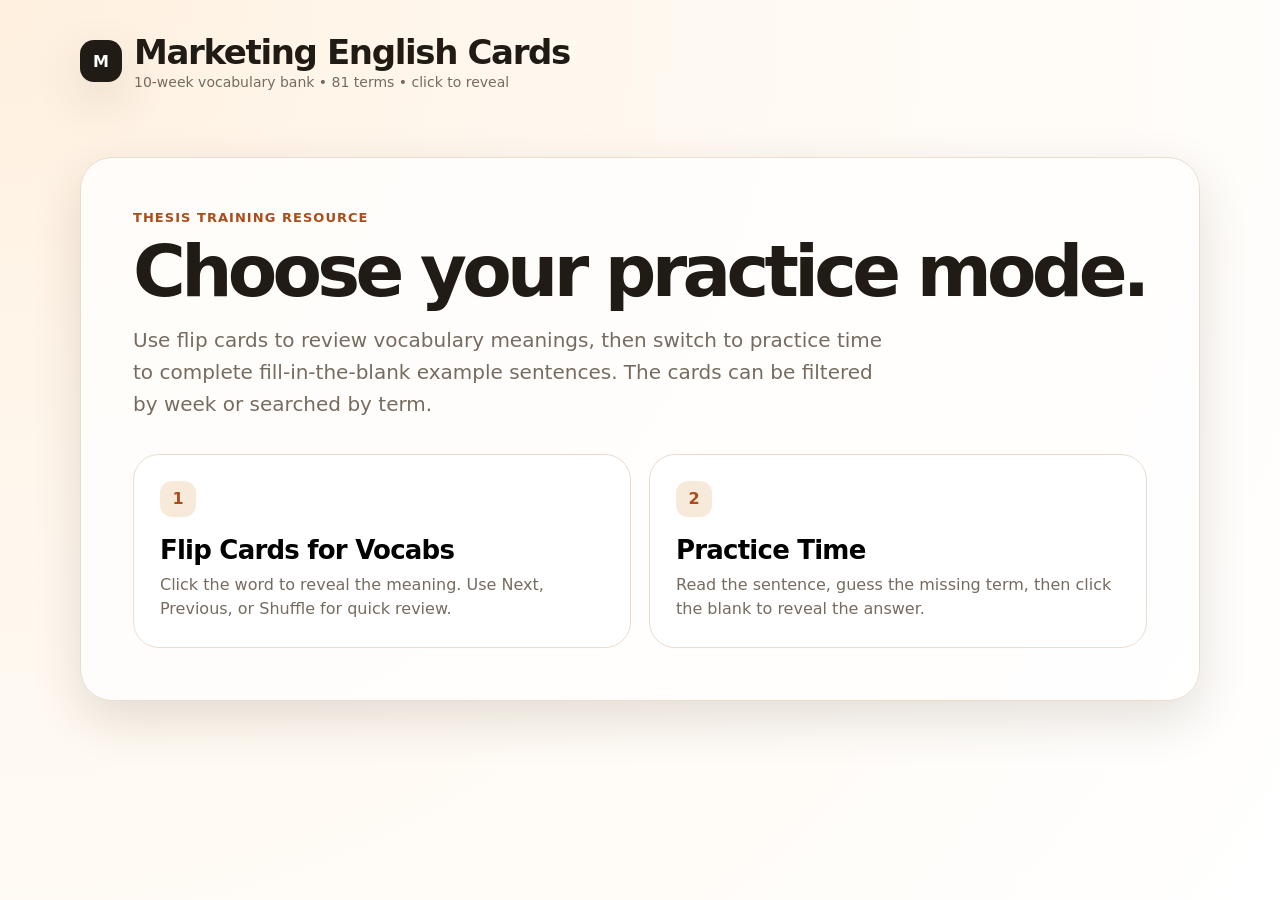
==== index.html @ c6727467 "Add files via upload" ====
<!DOCTYPE html>
<html lang="en">
<head>
  <meta charset="UTF-8" />
  <meta name="viewport" content="width=device-width, initial-scale=1.0" />
  <title>Marketing English Flip Cards</title>
  <style>
    :root {
      --bg: #fff8ef;
      --card: #ffffff;
      --ink: #211b16;
      --muted: #776b5f;
      --line: #eadccf;
      --accent: #d96c2c;
      --accent-dark: #aa4d1c;
      --soft: #f8eadb;
      --success: #2e7356;
      --shadow: 0 18px 50px rgba(63, 39, 20, 0.14);
      --radius: 24px;
    }
    * { box-sizing: border-box; }
    body {
      margin: 0;
      font-family: Inter, ui-sans-serif, system-ui, -apple-system, BlinkMacSystemFont, "Segoe UI", sans-serif;
      background: radial-gradient(circle at top left, #fff0df 0, var(--bg) 36%, #ffffff 100%);
      color: var(--ink);
      min-height: 100vh;
    }
    button, select, input { font: inherit; }
    .app { width: min(1120px, calc(100% - 32px)); margin: 0 auto; padding: 32px 0 48px; }
    .topbar { display: flex; align-items: center; justify-content: space-between; gap: 16px; margin-bottom: 24px; }
    .brand { display: flex; gap: 12px; align-items: center; }
    .logo { width: 42px; height: 42px; border-radius: 14px; background: var(--ink); color: #fff; display: grid; place-items: center; font-weight: 800; box-shadow: var(--shadow); }
    .brand h1 { margin: 0; font-size: clamp(22px, 4vw, 34px); letter-spacing: -0.04em; }
    .brand p { margin: 2px 0 0; color: var(--muted); font-size: 14px; }
    .home-btn { border: 1px solid var(--line); background: #fff; border-radius: 999px; padding: 10px 14px; cursor: pointer; color: var(--ink); display: none; }
    .home-btn:hover { border-color: var(--accent); color: var(--accent-dark); }
    .screen { display: none; }
    .screen.active { display: block; }
    .hero {
      min-height: 70vh;
      display: grid;
      align-items: center;
      grid-template-columns: 1fr;
      gap: 28px;
    }
    .hero-card { background: rgba(255,255,255,.78); border: 1px solid var(--line); border-radius: 32px; padding: clamp(24px, 5vw, 52px); box-shadow: var(--shadow); }
    .eyebrow { color: var(--accent-dark); font-weight: 800; text-transform: uppercase; letter-spacing: .08em; font-size: 13px; margin-bottom: 12px; }
    .hero h2 { margin: 0; font-size: clamp(36px, 7vw, 72px); line-height: .95; letter-spacing: -0.065em; }
    .hero .subtitle { color: var(--muted); font-size: clamp(16px, 2vw, 20px); max-width: 760px; line-height: 1.6; margin: 18px 0 0; }
    .option-grid { display: grid; grid-template-columns: repeat(2, minmax(0, 1fr)); gap: 18px; margin-top: 34px; }
    .option { text-align: left; border: 1px solid var(--line); background: #fff; border-radius: 26px; padding: 26px; cursor: pointer; transition: transform .18s ease, box-shadow .18s ease, border-color .18s ease; min-height: 170px; }
    .option:hover { transform: translateY(-4px); border-color: var(--accent); box-shadow: var(--shadow); }
    .option .num { width: 36px; height: 36px; border-radius: 12px; background: var(--soft); color: var(--accent-dark); display: grid; place-items: center; font-weight: 900; margin-bottom: 18px; }
    .option h3 { margin: 0 0 8px; font-size: 26px; letter-spacing: -0.03em; }
    .option p { margin: 0; color: var(--muted); line-height: 1.5; }
    .toolbar { display: flex; flex-wrap: wrap; gap: 12px; align-items: center; justify-content: space-between; margin: 18px 0 22px; }
    .filters { display: flex; flex-wrap: wrap; gap: 10px; align-items: center; }
    .filters select, .filters input { border: 1px solid var(--line); background: #fff; color: var(--ink); padding: 11px 14px; border-radius: 14px; outline: none; }
    .filters input { min-width: 240px; }
    .pill { display: inline-flex; align-items: center; gap: 8px; border: 1px solid var(--line); background: #fff; color: var(--muted); border-radius: 999px; padding: 10px 14px; font-size: 14px; }
    .study-wrap { display: grid; gap: 22px; }
    .card-panel { background: rgba(255,255,255,.84); border: 1px solid var(--line); border-radius: 32px; padding: clamp(20px, 5vw, 44px); box-shadow: var(--shadow); min-height: 440px; display: grid; align-items: center; }
    .flash-card { border: 0; width: 100%; background: transparent; padding: 0; cursor: pointer; text-align: center; color: inherit; min-height: 300px; display: grid; place-items: center; }
    .week-tag { display: inline-flex; align-items: center; justify-content: center; background: var(--soft); color: var(--accent-dark); border-radius: 999px; padding: 8px 14px; font-size: 13px; font-weight: 800; margin-bottom: 18px; }
    .term { font-size: clamp(38px, 8vw, 78px); line-height: 1; letter-spacing: -0.07em; font-weight: 900; margin: 0 auto; max-width: 920px; }
    .definition { font-size: clamp(22px, 3.8vw, 38px); line-height: 1.22; letter-spacing: -0.035em; font-weight: 750; margin: 0 auto; max-width: 900px; }
    .flipped-term { font-size: clamp(34px, 6vw, 60px); line-height: 1.02; letter-spacing: -0.06em; font-weight: 900; margin: 0 auto 8px; max-width: 920px; }
    .vi-term { font-size: clamp(20px, 3vw, 30px); line-height: 1.2; font-weight: 800; color: var(--accent-dark); margin: 0 auto 24px; max-width: 900px; }
    .hint { color: var(--muted); font-size: 15px; margin-top: 22px; }
    .example-small { margin: 22px auto 0; max-width: 800px; color: var(--muted); line-height: 1.55; font-size: 16px; }
    .controls { display: flex; flex-wrap: wrap; align-items: center; justify-content: center; gap: 10px; }
    .btn { border: none; background: var(--ink); color: #fff; border-radius: 999px; padding: 12px 18px; cursor: pointer; font-weight: 700; }
    .btn.secondary { background: #fff; color: var(--ink); border: 1px solid var(--line); }
    .btn:hover { filter: brightness(.96); }
    .progress { width: 100%; height: 10px; border-radius: 999px; background: #f0e4d8; overflow: hidden; }
    .bar { height: 100%; width: 0%; background: var(--accent); transition: width .25s ease; }
    .practice-card { text-align: center; }
    .sentence { font-size: clamp(28px, 5vw, 52px); line-height: 1.2; letter-spacing: -0.045em; font-weight: 800; max-width: 980px; margin: 0 auto; }
    .blank { display: inline-block; min-width: 180px; padding: 4px 12px 2px; margin: 0 4px; border-bottom: 5px solid var(--accent); color: transparent; border-radius: 10px 10px 0 0; background: var(--soft); cursor: pointer; user-select: none; transition: color .18s ease, background .18s ease; }
    .blank.revealed { color: var(--success); background: #eef8f1; border-bottom-color: var(--success); }
    .practice-definition { margin: 28px auto 0; max-width: 880px; color: var(--muted); font-size: 18px; line-height: 1.55; display: none; }
    .practice-definition.visible { display: block; }
    .empty { text-align: center; padding: 80px 20px; color: var(--muted); }
    .kbd { font-family: ui-monospace, SFMono-Regular, Menlo, Consolas, monospace; font-size: 12px; border: 1px solid var(--line); background: #fff; padding: 2px 6px; border-radius: 6px; color: var(--muted); }
    @media (max-width: 760px) {
      .topbar { align-items: flex-start; }
      .option-grid { grid-template-columns: 1fr; }
      .filters { width: 100%; }
      .filters input, .filters select { width: 100%; min-width: unset; }
      .card-panel { min-height: 520px; }
      .blank { min-width: 120px; }
    }
  </style>
</head>
<body>
  <div class="app">
    <div class="topbar">
      <div class="brand">
        <div class="logo">M</div>
        <div>
          <h1>Marketing English Cards</h1>
          <p>10-week vocabulary bank • 81 terms • click to reveal</p>
        </div>
      </div>
      <button class="home-btn" id="homeBtn">Back home</button>
    </div>

    <section id="home" class="screen active">
      <div class="hero">
        <div class="hero-card">
          <div class="eyebrow">Thesis Training Resource</div>
          <h2>Choose your practice mode.</h2>
          <p class="subtitle">Use flip cards to review vocabulary meanings, then switch to practice time to complete fill-in-the-blank example sentences. The cards can be filtered by week or searched by term.</p>
          <div class="option-grid">
            <button class="option" data-open="vocab">
              <div class="num">1</div>
              <h3>Flip Cards for Vocabs</h3>
              <p>Click the word to reveal the meaning. Use Next, Previous, or Shuffle for quick review.</p>
            </button>
            <button class="option" data-open="practice">
              <div class="num">2</div>
              <h3>Practice Time</h3>
              <p>Read the sentence, guess the missing term, then click the blank to reveal the answer.</p>
            </button>
          </div>
        </div>
      </div>
    </section>

    <section id="vocab" class="screen">
      <div class="toolbar">
        <div class="filters">
          <select id="vocabWeek"></select>
          <input id="vocabSearch" type="search" placeholder="Search terms or definitions..." />
        </div>
        <span class="pill" id="vocabCount"></span>
      </div>
      <div class="study-wrap">
        <div class="progress"><div class="bar" id="vocabBar"></div></div>
        <div class="card-panel" id="vocabPanel">
          <button class="flash-card" id="flashCard" title="Click to reveal meaning"></button>
        </div>
        <div class="controls">
          <button class="btn secondary" id="vocabPrev">Previous</button>
          <button class="btn" id="vocabFlip">Reveal</button>
          <button class="btn secondary" id="vocabNext">Next</button>
          <button class="btn secondary" id="vocabShuffle">Shuffle</button>
        </div>
      </div>
    </section>

    <section id="practice" class="screen">
      <div class="toolbar">
        <div class="filters">
          <select id="practiceWeek"></select>
          <input id="practiceSearch" type="search" placeholder="Search practice sentences..." />
        </div>
        <span class="pill" id="practiceCount"></span>
      </div>
      <div class="study-wrap">
        <div class="progress"><div class="bar" id="practiceBar"></div></div>
        <div class="card-panel practice-card" id="practicePanel"></div>
        <div class="controls">
          <button class="btn secondary" id="practicePrev">Previous</button>
          <button class="btn" id="practiceReveal">Reveal Answer</button>
          <button class="btn secondary" id="practiceNext">Next</button>
          <button class="btn secondary" id="practiceShuffle">Shuffle</button>
        </div>
      </div>
    </section>
  </div>

  <script>
    const DATA = [{"week": 1, "topic": "Marketing Foundations", "term": "Marketing", "definition": "The process by which companies engage customers, build strong customer relationships, and create customer value in order to capture value from customers in return.", "example": "Marketing is not just advertising — it starts with understanding what the customer actually needs.", "blanked": "[[BLANK]] is not just advertising — it starts with understanding what the customer actually needs.", "blank_answer": "Marketing", "matched_text": "Marketing", "vi": "Tiếp thị / Marketing"}, {"week": 1, "topic": "Marketing Foundations", "term": "Need", "definition": "A state of felt deprivation.", "example": "Her thesis starts from a real need: the company doesn't fully understand its customers yet.", "blanked": "Her thesis starts from a real [[BLANK]]: the company doesn't fully understand its customers yet.", "blank_answer": "need", "matched_text": "need", "vi": "Nhu cầu"}, {"week": 1, "topic": "Marketing Foundations", "term": "Want", "definition": "The form human needs take as they are shaped by culture and individual personality.", "example": "Everyone needs to eat, but a want is choosing a specific brand of coffee.", "blanked": "Everyone needs to eat, but a [[BLANK]] is choosing a specific brand of coffee.", "blank_answer": "want", "matched_text": "want", "vi": "Mong muốn"}, {"week": 1, "topic": "Marketing Foundations", "term": "Demand", "definition": "Human wants that are backed by buying power.", "example": "Many customers want the product, but only some represent real demand because they can afford it.", "blanked": "Many customers want the product, but only some represent real [[BLANK]] because they can afford it.", "blank_answer": "demand", "matched_text": "demand", "vi": "Nhu cầu có khả năng chi trả"}, {"week": 1, "topic": "Marketing Foundations", "term": "Exchange", "definition": "The act of obtaining a desired object from someone by offering something in return.", "example": "A sale is just one kind of exchange — the customer gives money, the company gives value.", "blanked": "A sale is just one kind of [[BLANK]] — the customer gives money, the company gives value.", "blank_answer": "exchange", "matched_text": "exchange", "vi": "Trao đổi"}, {"week": 1, "topic": "Marketing Foundations", "term": "Market", "definition": "The set of all actual and potential buyers of a product or service.", "example": "Before targeting anyone, you first have to define the market you're even looking at.", "blanked": "Before targeting anyone, you first have to define the [[BLANK]] you're even looking at.", "blank_answer": "market", "matched_text": "market", "vi": "Thị trường"}, {"week": 1, "topic": "Marketing Foundations", "term": "Customer value", "definition": "The customer's evaluation of the difference between all the benefits and all the costs of a market offer relative to competing offers.", "example": "If two products cost the same, the one offering more customer value usually wins.", "blanked": "If two products cost the same, the one offering more [[BLANK]] usually wins.", "blank_answer": "customer value", "matched_text": "customer value", "vi": "Giá trị khách hàng"}, {"week": 1, "topic": "Marketing Foundations", "term": "Customer satisfaction", "definition": "The extent to which a product's perceived performance matches a buyer's expectations.", "example": "Customer satisfaction drops fast when the product undersells its own marketing claims.", "blanked": "[[BLANK]] drops fast when the product undersells its own marketing claims.", "blank_answer": "Customer satisfaction", "matched_text": "Customer satisfaction", "vi": "Sự hài lòng của khách hàng"}, {"week": 1, "topic": "Marketing Foundations", "term": "Marketing mix", "definition": "The set of tactical marketing tools — product, price, place, and promotion — that the firm blends to produce the response it wants in the target market.", "example": "Chapter 3 of her thesis will need a full marketing mix, not just a list of products.", "blanked": "Chapter 3 of her thesis will need a full [[BLANK]], not just a list of products.", "blank_answer": "marketing mix", "matched_text": "marketing mix", "vi": "Marketing hỗn hợp"}, {"week": 1, "topic": "Marketing Foundations", "term": "Marketing myopia", "definition": "The mistake of paying more attention to the specific products a company offers than to the benefits and experiences produced by these products.", "example": "Focusing only on the product instead of the customer's real problem is a classic case of marketing myopia.", "blanked": "Focusing only on the product instead of the customer's real problem is a classic case of [[BLANK]].", "blank_answer": "marketing myopia", "matched_text": "marketing myopia", "vi": "Cận thị marketing"}, {"week": 1, "topic": "Marketing Foundations", "term": "Customer relationship management (CRM)", "definition": "The overall process of building and maintaining profitable customer relationships by delivering superior customer value and satisfaction.", "example": "Good CRM means the company still remembers you after the first purchase.", "blanked": "Good [[BLANK]] means the company still remembers you after the first purchase.", "blank_answer": "CRM", "matched_text": "CRM", "vi": "Quản trị quan hệ khách hàng"}, {"week": 1, "topic": "Marketing Foundations", "term": "Customer lifetime value", "definition": "The value of the entire stream of purchases a customer makes over a lifetime of patronage.", "example": "One loyal customer's lifetime value can be worth more than ten one-time buyers.", "blanked": "One loyal customer's [[BLANK]] can be worth more than ten one-time buyers.", "blank_answer": "lifetime value", "matched_text": "lifetime value", "vi": "Giá trị vòng đời khách hàng"}, {"week": 2, "topic": "Strategic Planning & Company Marketing Strategy", "term": "Mission statement", "definition": "A statement of the organization's purpose — what it wants to accomplish in the larger environment.", "example": "Every section of her Chapter 1 should connect back to the company's mission statement.", "blanked": "Every section of her Chapter 1 should connect back to the company's [[BLANK]].", "blank_answer": "mission statement", "matched_text": "mission statement", "vi": "Tuyên bố sứ mệnh"}, {"week": 2, "topic": "Strategic Planning & Company Marketing Strategy", "term": "Growth-share matrix", "definition": "A portfolio-planning method that evaluates a company's SBUs in terms of market growth rate and relative market share.", "example": "The growth-share matrix (BCG matrix) helps decide which products to invest in and which to drop.", "blanked": "The [[BLANK]] (BCG matrix) helps decide which products to invest in and which to drop.", "blank_answer": "growth-share matrix", "matched_text": "growth-share matrix", "vi": "Ma trận tăng trưởng - thị phần"}, {"week": 2, "topic": "Strategic Planning & Company Marketing Strategy", "term": "Market penetration", "definition": "Company growth by increasing sales of current products to current market segments without changing the product.", "example": "Selling more of the same product to existing customers is market penetration, not innovation.", "blanked": "Selling more of the same product to existing customers is [[BLANK]], not innovation.", "blank_answer": "market penetration", "matched_text": "market penetration", "vi": "Thâm nhập thị trường"}, {"week": 2, "topic": "Strategic Planning & Company Marketing Strategy", "term": "Diversification", "definition": "Company growth through starting up or acquiring businesses outside the company's current products and markets.", "example": "Diversification is risky because the company is entering territory it doesn't fully understand yet.", "blanked": "[[BLANK]] is risky because the company is entering territory it doesn't fully understand yet.", "blank_answer": "Diversification", "matched_text": "Diversification", "vi": "Đa dạng hóa"}, {"week": 2, "topic": "Strategic Planning & Company Marketing Strategy", "term": "Marketing strategy", "definition": "The marketing logic by which the company hopes to create customer value and achieve profitable customer relationships.", "example": "A clear marketing strategy should come before any tactics like ads or promotions.", "blanked": "A clear [[BLANK]] should come before any tactics like ads or promotions.", "blank_answer": "marketing strategy", "matched_text": "marketing strategy", "vi": "Chiến lược marketing"}, {"week": 2, "topic": "Strategic Planning & Company Marketing Strategy", "term": "Marketing implementation", "definition": "Turning marketing strategies and plans into marketing actions to accomplish strategic marketing objectives.", "example": "A great strategy on paper is worthless without solid marketing implementation.", "blanked": "A great strategy on paper is worthless without solid [[BLANK]].", "blank_answer": "marketing implementation", "matched_text": "marketing implementation", "vi": "Triển khai marketing"}, {"week": 2, "topic": "Strategic Planning & Company Marketing Strategy", "term": "Marketing return on investment (marketing ROI)", "definition": "The net return from a marketing investment divided by the costs of the marketing investment.", "example": "Her finance chapter should show the expected marketing ROI of the 12-month plan.", "blanked": "Her finance chapter should show the expected [[BLANK]] of the 12-month plan.", "blank_answer": "marketing ROI", "matched_text": "marketing ROI", "vi": "Tỷ suất hoàn vốn marketing"}, {"week": 2, "topic": "Strategic Planning & Company Marketing Strategy", "term": "SWOT analysis", "definition": "An overall evaluation of the company's strengths (S), weaknesses (W), opportunities (O), and threats (T).", "example": "A SWOT analysis is a natural starting point for her Chapter 1 internal analysis.", "blanked": "A [[BLANK]] is a natural starting point for her Chapter 1 internal analysis.", "blank_answer": "SWOT analysis", "matched_text": "SWOT analysis", "vi": "Phân tích SWOT"}, {"week": 3, "topic": "The Marketing Environment", "term": "Marketing environment", "definition": "The actors and forces outside marketing that affect marketing management's ability to build and maintain successful relationships with target customers.", "example": "Even a great strategy can fail if the marketing environment shifts suddenly.", "blanked": "Even a great strategy can fail if the [[BLANK]] shifts suddenly.", "blank_answer": "marketing environment", "matched_text": "marketing environment", "vi": "Môi trường marketing"}, {"week": 3, "topic": "The Marketing Environment", "term": "Microenvironment", "definition": "The actors close to the company that affect its ability to serve its customers — the company, suppliers, marketing intermediaries, customer markets, competitors, and publics.", "example": "Suppliers and competitors are both part of the microenvironment.", "blanked": "Suppliers and competitors are both part of the [[BLANK]].", "blank_answer": "microenvironment", "matched_text": "microenvironment", "vi": "Môi trường vi mô"}, {"week": 3, "topic": "The Marketing Environment", "term": "Macroenvironment", "definition": "The larger societal forces that affect the microenvironment — demographic, economic, natural, technological, political, and cultural forces.", "example": "A new government regulation is a macroenvironment factor outside any single company's control.", "blanked": "A new government regulation is a [[BLANK]] factor outside any single company's control.", "blank_answer": "macroenvironment", "matched_text": "macroenvironment", "vi": "Môi trường vĩ mô"}, {"week": 3, "topic": "The Marketing Environment", "term": "Economic environment", "definition": "Economic factors that affect consumer purchasing power and spending patterns.", "example": "Rising inflation is part of the economic environment, and it directly affects buying power.", "blanked": "Rising inflation is part of the [[BLANK]], and it directly affects buying power.", "blank_answer": "economic environment", "matched_text": "economic environment", "vi": "Môi trường kinh tế"}, {"week": 3, "topic": "The Marketing Environment", "term": "Demography", "definition": "The study of human populations in terms of size, density, location, age, gender, race, occupation, and other statistics.", "example": "Demography tells you who your customers are; it doesn't yet tell you what they want.", "blanked": "[[BLANK]] tells you who your customers are; it doesn't yet tell you what they want.", "blank_answer": "Demography", "matched_text": "Demography", "vi": "Nhân khẩu học"}, {"week": 3, "topic": "The Marketing Environment", "term": "Cultural environment", "definition": "Institutions and other forces that affect society's basic values, perceptions, preferences, and behaviors.", "example": "What counts as a 'gift-worthy' product depends heavily on the cultural environment.", "blanked": "What counts as a 'gift-worthy' product depends heavily on the [[BLANK]].", "blank_answer": "cultural environment", "matched_text": "cultural environment", "vi": "Môi trường văn hóa"}, {"week": 3, "topic": "The Marketing Environment", "term": "Competitive marketing intelligence", "definition": "The systematic monitoring, collection, and analysis of publicly available information about consumers, competitors, and developments in the marketing environment.", "example": "Before naming her competitors, she should gather solid competitive marketing intelligence, not just guesses.", "blanked": "Before naming her competitors, she should gather solid [[BLANK]], not just guesses.", "blank_answer": "competitive marketing intelligence", "matched_text": "competitive marketing intelligence", "vi": "Thông tin cạnh tranh marketing"}, {"week": 4, "topic": "Market Research & Consumer Insights", "term": "Marketing information system (MIS)", "definition": "People and procedures dedicated to assessing information needs, developing the needed information, and helping decision makers to use the information to generate and validate actionable customer and market insights.", "example": "A good MIS turns raw data into decisions, not just reports.", "blanked": "A good [[BLANK]] turns raw data into decisions, not just reports.", "blank_answer": "MIS", "matched_text": "MIS", "vi": "Hệ thống thông tin marketing"}, {"week": 4, "topic": "Market Research & Consumer Insights", "term": "Customer insights", "definition": "Fresh marketing information-based understandings of customers and the marketplace that become the basis for creating customer value, engagement, and relationships.", "example": "The whole point of her market research chapter is to generate real customer insights, not just numbers.", "blanked": "The whole point of her market research chapter is to generate real [[BLANK]], not just numbers.", "blank_answer": "customer insights", "matched_text": "customer insights", "vi": "Thấu hiểu khách hàng"}, {"week": 4, "topic": "Market Research & Consumer Insights", "term": "Descriptive research", "definition": "Marketing research to better describe marketing problems, situations, or markets, such as the market potential for a product or the demographics and attitudes of consumers.", "example": "Descriptive research answers 'what is happening,' not 'why.'", "blanked": "[[BLANK]] answers 'what is happening,' not 'why.'", "blank_answer": "Descriptive research", "matched_text": "Descriptive research", "vi": "Nghiên cứu mô tả"}, {"week": 4, "topic": "Market Research & Consumer Insights", "term": "Causal research", "definition": "Marketing research to test hypotheses about cause-and-effect relationships.", "example": "If she wants to prove a promotion caused higher sales, that's causal research.", "blanked": "If she wants to prove a promotion caused higher sales, that's [[BLANK]].", "blank_answer": "causal research", "matched_text": "causal research", "vi": "Nghiên cứu nhân quả"}, {"week": 4, "topic": "Market Research & Consumer Insights", "term": "Exploratory research", "definition": "Marketing research to gather preliminary information that will help define problems and suggest hypotheses.", "example": "Exploratory research usually comes first, before you know exactly what to measure.", "blanked": "[[BLANK]] usually comes first, before you know exactly what to measure.", "blank_answer": "Exploratory research", "matched_text": "Exploratory research", "vi": "Nghiên cứu khám phá"}, {"week": 4, "topic": "Market Research & Consumer Insights", "term": "Survey research", "definition": "Gathering primary data by asking people questions about their knowledge, attitudes, preferences, and buying behavior.", "example": "Survey research is probably the fastest way for her to gather primary consumer data.", "blanked": "[[BLANK]] is probably the fastest way for her to gather primary consumer data.", "blank_answer": "Survey research", "matched_text": "Survey research", "vi": "Nghiên cứu khảo sát"}, {"week": 4, "topic": "Market Research & Consumer Insights", "term": "Ethnographic research", "definition": "A form of observational research that involves sending trained observers to watch and interact with consumers in their 'natural environments.'", "example": "Watching customers shop in a real store is ethnographic research, not a survey.", "blanked": "Watching customers shop in a real store is [[BLANK]], not a survey.", "blank_answer": "ethnographic research", "matched_text": "ethnographic research", "vi": "Nghiên cứu quan sát thực địa"}, {"week": 5, "topic": "Consumer Behavior", "term": "Consumer buyer behavior", "definition": "The buying behavior of final consumers — individuals and households that buy goods and services for personal consumption.", "example": "Understanding consumer buyer behavior is the foundation of her whole Chapter 2.", "blanked": "Understanding [[BLANK]] is the foundation of her whole Chapter 2.", "blank_answer": "consumer buyer behavior", "matched_text": "consumer buyer behavior", "vi": "Hành vi mua của người tiêu dùng"}, {"week": 5, "topic": "Consumer Behavior", "term": "Need recognition", "definition": "The first stage of the buyer decision process, in which the consumer recognizes a problem or need.", "example": "Marketing can trigger need recognition even before the customer realizes they want something.", "blanked": "Marketing can trigger [[BLANK]] even before the customer realizes they want something.", "blank_answer": "need recognition", "matched_text": "need recognition", "vi": "Nhận diện nhu cầu"}, {"week": 5, "topic": "Consumer Behavior", "term": "Cognitive dissonance", "definition": "Buyer discomfort caused by postpurchase conflict.", "example": "After a big purchase, cognitive dissonance is that nagging feeling of 'did I make the right choice?'", "blanked": "After a big purchase, [[BLANK]] is that nagging feeling of 'did I make the right choice?'", "blank_answer": "cognitive dissonance", "matched_text": "cognitive dissonance", "vi": "Bất hòa nhận thức"}, {"week": 5, "topic": "Consumer Behavior", "term": "Adoption process", "definition": "The mental process through which an individual passes from first hearing about an innovation to final adoption.", "example": "Not everyone goes through the adoption process at the same speed — some are early adopters.", "blanked": "Not everyone goes through the [[BLANK]] at the same speed — some are early adopters.", "blank_answer": "adoption process", "matched_text": "adoption process", "vi": "Quá trình chấp nhận sản phẩm mới"}, {"week": 5, "topic": "Consumer Behavior", "term": "Belief", "definition": "A descriptive thought that a person holds about something.", "example": "If customers hold the belief that a brand is 'cheap-looking,' that belief is hard to change with ads alone.", "blanked": "If customers hold the [[BLANK]] that a brand is 'cheap-looking,' that belief is hard to change with ads alone.", "blank_answer": "belief", "matched_text": "belief", "vi": "Niềm tin"}, {"week": 5, "topic": "Consumer Behavior", "term": "Buyer-readiness stages", "definition": "The stages consumers normally pass through on their way to a purchase: awareness, knowledge, liking, preference, conviction, and, finally, the actual purchase.", "example": "A customer at the 'awareness' stage needs very different messaging than one at 'conviction.'", "blanked": "In the [[BLANK]], a customer at the 'awareness' stage needs very different messaging than one at 'conviction.'", "blank_answer": "Buyer-readiness stages", "matched_text": "Buyer-readiness stages", "vi": "Các giai đoạn sẵn sàng mua"}, {"week": 6, "topic": "Segmentation, Targeting & Positioning (STP)", "term": "Market segmentation", "definition": "Dividing a market into distinct groups of buyers who have different needs, characteristics, or behaviors and who might require separate marketing strategies or mixes.", "example": "Without market segmentation, you end up trying to please everyone and satisfying no one.", "blanked": "Without [[BLANK]], you end up trying to please everyone and satisfying no one.", "blank_answer": "market segmentation", "matched_text": "market segmentation", "vi": "Phân khúc thị trường"}, {"week": 6, "topic": "Segmentation, Targeting & Positioning (STP)", "term": "Demographic segmentation", "definition": "Dividing the market into segments based on variables such as age, life-cycle stage, gender, income, occupation, education, religion, ethnicity, and generation.", "example": "Demographic segmentation is the easiest to measure, but it doesn't explain why people buy.", "blanked": "[[BLANK]] is the easiest to measure, but it doesn't explain why people buy.", "blank_answer": "Demographic segmentation", "matched_text": "Demographic segmentation", "vi": "Phân khúc theo nhân khẩu học"}, {"week": 6, "topic": "Segmentation, Targeting & Positioning (STP)", "term": "Psychographic segmentation", "definition": "Dividing a market into different segments based on lifestyle or personality characteristics.", "example": "Two customers with the same income can land in different segments once you add psychographic segmentation.", "blanked": "Two customers with the same income can land in different segments once you add [[BLANK]].", "blank_answer": "psychographic segmentation", "matched_text": "psychographic segmentation", "vi": "Phân khúc theo tâm lý học"}, {"week": 6, "topic": "Segmentation, Targeting & Positioning (STP)", "term": "Behavioral segmentation", "definition": "Dividing a market into segments based on consumer knowledge, attitudes, uses of a product, or responses to a product.", "example": "Behavioral segmentation looks at what people actually do, not just who they are.", "blanked": "[[BLANK]] looks at what people actually do, not just who they are.", "blank_answer": "Behavioral segmentation", "matched_text": "Behavioral segmentation", "vi": "Phân khúc theo hành vi"}, {"week": 6, "topic": "Segmentation, Targeting & Positioning (STP)", "term": "Target market", "definition": "A set of buyers who share common needs or characteristics that a company decides to serve.", "example": "Choosing a target market means deliberately choosing who NOT to serve, too.", "blanked": "Choosing a [[BLANK]] means deliberately choosing who NOT to serve, too.", "blank_answer": "target market", "matched_text": "target market", "vi": "Thị trường mục tiêu"}, {"week": 6, "topic": "Segmentation, Targeting & Positioning (STP)", "term": "Differentiation", "definition": "Actually differentiating the market offering to create superior customer value.", "example": "Differentiation is what makes a customer choose you over the competitor sitting right next to you.", "blanked": "[[BLANK]] is what makes a customer choose you over the competitor sitting right next to you.", "blank_answer": "Differentiation", "matched_text": "Differentiation", "vi": "Khác biệt hóa"}, {"week": 6, "topic": "Segmentation, Targeting & Positioning (STP)", "term": "Positioning", "definition": "Arranging for a market offering to occupy a clear, distinctive, and desirable place relative to competing products in the minds of target consumers.", "example": "Good positioning means customers can finish the sentence 'this brand is the one that...' instantly.", "blanked": "Good [[BLANK]] means customers can finish the sentence 'this brand is the one that...' instantly.", "blank_answer": "positioning", "matched_text": "positioning", "vi": "Định vị"}, {"week": 6, "topic": "Segmentation, Targeting & Positioning (STP)", "term": "Positioning statement", "definition": "A statement that summarizes company or brand positioning using this form: To (target segment and need) our (brand) is (concept) that (point of difference).", "example": "Try writing your own company's positioning statement in one sentence using this template.", "blanked": "Try writing your own company's [[BLANK]] in one sentence using this template.", "blank_answer": "positioning statement", "matched_text": "positioning statement", "vi": "Tuyên bố định vị"}, {"week": 6, "topic": "Segmentation, Targeting & Positioning (STP)", "term": "Value proposition", "definition": "The full positioning of a brand — the full mix of benefits on which it is positioned.", "example": "The value proposition has to be something competitors can't easily copy.", "blanked": "The [[BLANK]] has to be something competitors can't easily copy.", "blank_answer": "value proposition", "matched_text": "value proposition", "vi": "Đề xuất giá trị"}, {"week": 7, "topic": "Product, Brand & Pricing", "term": "Product line", "definition": "A group of products that are closely related because they function in a similar manner, are sold to the same customer groups, are marketed through the same types of outlets, or fall within given price ranges.", "example": "A product line isn't just 'more products' — they have to be related.", "blanked": "A [[BLANK]] isn't just 'more products' — they have to be related.", "blank_answer": "product line", "matched_text": "product line", "vi": "Dòng sản phẩm"}, {"week": 7, "topic": "Product, Brand & Pricing", "term": "Product mix", "definition": "The set of all product lines and items that a particular seller offers for sale.", "example": "A company's whole product mix should still feel coherent to a customer, even with many lines.", "blanked": "A company's whole [[BLANK]] should still feel coherent to a customer, even with many lines.", "blank_answer": "product mix", "matched_text": "product mix", "vi": "Danh mục sản phẩm"}, {"week": 7, "topic": "Product, Brand & Pricing", "term": "Brand equity", "definition": "The differential effect that knowing the brand name has on customer response to the product or its marketing.", "example": "Two identical products can sell differently purely because of brand equity.", "blanked": "Two identical products can sell differently purely because of [[BLANK]].", "blank_answer": "brand equity", "matched_text": "brand equity", "vi": "Tài sản thương hiệu"}, {"week": 7, "topic": "Product, Brand & Pricing", "term": "Product life cycle (PLC)", "definition": "The course of a product's sales and profits over its lifetime.", "example": "Knowing where a product sits on the product life cycle changes what marketing actions make sense.", "blanked": "Knowing where a product sits on the [[BLANK]] changes what marketing actions make sense.", "blank_answer": "product life cycle", "matched_text": "product life cycle", "vi": "Vòng đời sản phẩm"}, {"week": 7, "topic": "Product, Brand & Pricing", "term": "Introduction stage", "definition": "The PLC stage in which a new product is first distributed and made available for purchase.", "example": "In the introduction stage, profits are usually low or negative because of launch costs.", "blanked": "In the [[BLANK]], profits are usually low or negative because of launch costs.", "blank_answer": "introduction stage", "matched_text": "introduction stage", "vi": "Giai đoạn giới thiệu"}, {"week": 7, "topic": "Product, Brand & Pricing", "term": "Growth stage", "definition": "The PLC stage in which a product's sales start climbing quickly.", "example": "During the growth stage, competitors often start copying the product.", "blanked": "During the [[BLANK]], competitors often start copying the product.", "blank_answer": "growth stage", "matched_text": "growth stage", "vi": "Giai đoạn tăng trưởng"}, {"week": 7, "topic": "Product, Brand & Pricing", "term": "Maturity stage", "definition": "The PLC stage in which a product's sales growth slows or levels off.", "example": "Most products you use every day are probably in the maturity stage.", "blanked": "Most products you use every day are probably in the [[BLANK]].", "blank_answer": "maturity stage", "matched_text": "maturity stage", "vi": "Giai đoạn trưởng thành"}, {"week": 7, "topic": "Product, Brand & Pricing", "term": "Decline stage", "definition": "The PLC stage in which a product's sales fade away.", "example": "Companies must decide whether to revive, harvest, or drop a product in the decline stage.", "blanked": "Companies must decide whether to revive, harvest, or drop a product in the [[BLANK]].", "blank_answer": "decline stage", "matched_text": "decline stage", "vi": "Giai đoạn suy thoái"}, {"week": 7, "topic": "Product, Brand & Pricing", "term": "Cost-based pricing", "definition": "Setting prices based on the costs of producing, distributing, and selling the product plus a fair rate of return for effort and risk.", "example": "Cost-based pricing is simple, but it ignores what customers are actually willing to pay.", "blanked": "[[BLANK]] is simple, but it ignores what customers are actually willing to pay.", "blank_answer": "Cost-based pricing", "matched_text": "Cost-based pricing", "vi": "Định giá dựa trên chi phí"}, {"week": 7, "topic": "Product, Brand & Pricing", "term": "Break-even pricing (target return pricing)", "definition": "Setting price to break even on the costs of making and marketing a product or setting price to make a target return.", "example": "Her finance chapter will likely need a break-even pricing calculation.", "blanked": "Her finance chapter will likely need a [[BLANK]] calculation.", "blank_answer": "break-even pricing", "matched_text": "break-even pricing", "vi": "Định giá hòa vốn"}, {"week": 8, "topic": "Place & Distribution", "term": "Marketing channel", "definition": "(Channel level) A layer of intermediaries that performs some work in bringing the product and its ownership closer to the final buyer.", "example": "Every extra marketing channel level usually adds cost but also adds reach.", "blanked": "Every extra [[BLANK]] level usually adds cost but also adds reach.", "blank_answer": "marketing channel", "matched_text": "marketing channel", "vi": "Kênh marketing / kênh phân phối"}, {"week": 8, "topic": "Place & Distribution", "term": "Supply chain management", "definition": "Managing upstream and downstream value-added flows of materials, final goods, and related information among suppliers, the company, resellers, and final consumers.", "example": "Good supply chain management keeps products on shelves without overstocking.", "blanked": "Good [[BLANK]] keeps products on shelves without overstocking.", "blank_answer": "supply chain management", "matched_text": "supply chain management", "vi": "Quản trị chuỗi cung ứng"}, {"week": 8, "topic": "Place & Distribution", "term": "Intensive distribution", "definition": "Stocking the product in as many outlets as possible.", "example": "Snacks and soft drinks usually use intensive distribution because they're bought on impulse.", "blanked": "Snacks and soft drinks usually use [[BLANK]] because they're bought on impulse.", "blank_answer": "intensive distribution", "matched_text": "intensive distribution", "vi": "Phân phối rộng rãi"}, {"week": 8, "topic": "Place & Distribution", "term": "Exclusive distribution", "definition": "Giving a limited number of dealers the exclusive right to distribute the company's products in their territories.", "example": "Luxury brands often choose exclusive distribution to protect their image.", "blanked": "Luxury brands often choose [[BLANK]] to protect their image.", "blank_answer": "exclusive distribution", "matched_text": "exclusive distribution", "vi": "Phân phối độc quyền"}, {"week": 8, "topic": "Place & Distribution", "term": "Disintermediation", "definition": "The cutting out of marketing channel intermediaries by product or service producers or the displacement of traditional resellers by radical new types of intermediaries.", "example": "Selling directly to customers online instead of through a retailer is a form of disintermediation.", "blanked": "Selling directly to customers online instead of through a retailer is a form of [[BLANK]].", "blank_answer": "disintermediation", "matched_text": "disintermediation", "vi": "Loại bỏ trung gian"}, {"week": 8, "topic": "Place & Distribution", "term": "Retailing", "definition": "All the activities involved in selling goods or services directly to final consumers for their personal, nonbusiness use.", "example": "Retailing covers everything from physical stores to e-commerce.", "blanked": "[[BLANK]] covers everything from physical stores to e-commerce.", "blank_answer": "Retailing", "matched_text": "Retailing", "vi": "Bán lẻ"}, {"week": 9, "topic": "Promotion & Integrated Marketing Communications", "term": "Integrated marketing communications (IMC)", "definition": "Carefully integrating and coordinating the company's many communications channels to deliver a clear, consistent, and compelling message about the organization and its products.", "example": "Without IMC, a company's ads, social media, and sales team can end up telling three different stories.", "blanked": "Without [[BLANK]], a company's ads, social media, and sales team can end up telling three different stories.", "blank_answer": "IMC", "matched_text": "IMC", "vi": "Truyền thông marketing tích hợp"}, {"week": 9, "topic": "Promotion & Integrated Marketing Communications", "term": "Promotion mix (marketing communications mix)", "definition": "The specific blend of promotion tools that the company uses to persuasively communicate customer value and build customer relationships.", "example": "Her 12-month action plan should specify which tools make up the promotion mix each month.", "blanked": "Her 12-month action plan should specify which tools make up the [[BLANK]] each month.", "blank_answer": "promotion mix", "matched_text": "promotion mix", "vi": "Phối thức xúc tiến"}, {"week": 9, "topic": "Promotion & Integrated Marketing Communications", "term": "Advertising", "definition": "Any paid form of nonpersonal presentation and promotion of ideas, goods, or services by an identified sponsor.", "example": "Advertising is paid and nonpersonal — that's what separates it from personal selling.", "blanked": "[[BLANK]] is paid and nonpersonal — that's what separates it from personal selling.", "blank_answer": "Advertising", "matched_text": "Advertising", "vi": "Quảng cáo"}, {"week": 9, "topic": "Promotion & Integrated Marketing Communications", "term": "Public relations (PR)", "definition": "Building good relations with the company's various publics by obtaining favorable publicity; building up a good corporate image; and handling or heading off unfavorable rumors, stories, and events.", "example": "Good PR is often invisible — you only notice it when it's missing during a crisis.", "blanked": "Good [[BLANK]] is often invisible — you only notice it when it's missing during a crisis.", "blank_answer": "PR", "matched_text": "PR", "vi": "Quan hệ công chúng"}, {"week": 9, "topic": "Promotion & Integrated Marketing Communications", "term": "Personal selling", "definition": "Personal presentation by the firm's sales force for the purpose of engaging customers, making sales, and building customer relationships.", "example": "Personal selling matters most for expensive or complex products that need explanation.", "blanked": "[[BLANK]] matters most for expensive or complex products that need explanation.", "blank_answer": "Personal selling", "matched_text": "Personal selling", "vi": "Bán hàng cá nhân"}, {"week": 9, "topic": "Promotion & Integrated Marketing Communications", "term": "Sales promotion", "definition": "Short-term incentives to encourage the purchase or sale of a product or service.", "example": "A limited-time discount is a classic sales promotion, not a long-term pricing strategy.", "blanked": "A limited-time discount is a classic [[BLANK]], not a long-term pricing strategy.", "blank_answer": "sales promotion", "matched_text": "sales promotion", "vi": "Khuyến mại"}, {"week": 9, "topic": "Promotion & Integrated Marketing Communications", "term": "Push strategy", "definition": "A promotion strategy that calls for using the sales force and trade promotion to push the product through channels.", "example": "A push strategy convinces retailers to stock and promote the product for you.", "blanked": "A [[BLANK]] convinces retailers to stock and promote the product for you.", "blank_answer": "push strategy", "matched_text": "push strategy", "vi": "Chiến lược đẩy"}, {"week": 9, "topic": "Promotion & Integrated Marketing Communications", "term": "Pull strategy", "definition": "A promotion strategy that calls for spending a lot on consumer advertising and promotion to induce final consumers to buy the product, creating a demand vacuum that 'pulls' the product through the channel.", "example": "A pull strategy works when customers walk into a store already asking for your brand by name.", "blanked": "A [[BLANK]] works when customers walk into a store already asking for your brand by name.", "blank_answer": "pull strategy", "matched_text": "pull strategy", "vi": "Chiến lược kéo"}, {"week": 9, "topic": "Promotion & Integrated Marketing Communications", "term": "Digital and social media marketing", "definition": "Using digital marketing tools such as websites, social media, mobile apps and ads, online video, and other digital platforms to engage consumers anywhere, at any time, via their digital devices.", "example": "For most new brands today, digital and social media marketing is the cheapest way to reach a target segment.", "blanked": "For most new brands today, [[BLANK]] is the cheapest way to reach a target segment.", "blank_answer": "digital and social media marketing", "matched_text": "digital and social media marketing", "vi": "Marketing số và mạng xã hội"}, {"week": 10, "topic": "Competitive Strategy & The Marketing Plan", "term": "Competitive advantage", "definition": "An advantage over competitors gained by offering greater customer value either by having lower prices or providing more benefits that justify higher prices.", "example": "A real competitive advantage is hard for rivals to copy quickly.", "blanked": "A real [[BLANK]] is hard for rivals to copy quickly.", "blank_answer": "competitive advantage", "matched_text": "competitive advantage", "vi": "Lợi thế cạnh tranh"}, {"week": 10, "topic": "Competitive Strategy & The Marketing Plan", "term": "Market leader", "definition": "The firm in an industry with the largest market share.", "example": "The market leader usually has the most to lose from a price war.", "blanked": "The [[BLANK]] usually has the most to lose from a price war.", "blank_answer": "market leader", "matched_text": "market leader", "vi": "Dẫn đầu thị trường"}, {"week": 10, "topic": "Competitive Strategy & The Marketing Plan", "term": "Market challenger", "definition": "A runner-up firm that is fighting hard to increase its market share in an industry.", "example": "A market challenger often attacks the leader's weakest point directly.", "blanked": "A [[BLANK]] often attacks the leader's weakest point directly.", "blank_answer": "market challenger", "matched_text": "market challenger", "vi": "Thách thức thị trường"}, {"week": 10, "topic": "Competitive Strategy & The Marketing Plan", "term": "Market follower", "definition": "A runner-up firm that wants to hold its share in an industry without rocking the boat.", "example": "A market follower copies what works instead of innovating first.", "blanked": "A [[BLANK]] copies what works instead of innovating first.", "blank_answer": "market follower", "matched_text": "market follower", "vi": "Theo sau thị trường"}, {"week": 10, "topic": "Competitive Strategy & The Marketing Plan", "term": "Market nicher", "definition": "A firm that serves small segments that the other firms in an industry overlook or ignore.", "example": "A market nicher survives by being too small and specific for the big players to bother with.", "blanked": "A [[BLANK]] survives by being too small and specific for the big players to bother with.", "blank_answer": "market nicher", "matched_text": "market nicher", "vi": "Chuyên gia thị trường ngách"}, {"week": 10, "topic": "Competitive Strategy & The Marketing Plan", "term": "Competitor analysis", "definition": "Identifying key competitors; assessing their objectives, strategies, strengths and weaknesses, and reaction patterns; and selecting which competitors to attack or avoid.", "example": "A thorough competitor analysis should end with a clear recommendation, not just a list of rivals.", "blanked": "A thorough [[BLANK]] should end with a clear recommendation, not just a list of rivals.", "blank_answer": "competitor analysis", "matched_text": "competitor analysis", "vi": "Phân tích đối thủ cạnh tranh"}, {"week": 10, "topic": "Competitive Strategy & The Marketing Plan", "term": "Marketing return on investment (marketing ROI)", "definition": "The net return from a marketing investment divided by the costs of the marketing investment.", "example": "Investors will ask about marketing ROI before approving her 12-month plan's budget.", "blanked": "Investors will ask about [[BLANK]] before approving her 12-month plan's budget.", "blank_answer": "marketing ROI", "matched_text": "marketing ROI", "vi": "Tỷ suất hoàn vốn marketing"}];
    const weekTopics = [...new Map(DATA.map(x => [x.week, x.topic])).entries()].sort((a,b)=>a[0]-b[0]);
    const state = {
      screen: 'home',
      vocab: { index: 0, revealed: false, items: [...DATA] },
      practice: { index: 0, revealed: false, items: [...DATA] }
    };

    const $ = (id) => document.getElementById(id);
    function escapeHTML(s) {
      return String(s).replace(/[&<>"']/g, ch => ({'&':'&amp;','<':'&lt;','>':'&gt;','"':'&quot;',"'":'&#39;'}[ch]));
    }
    function populateWeekSelect(select) {
      select.innerHTML = '<option value="all">All weeks</option>' + weekTopics.map(([num, topic]) => `<option value="${num}">Week ${num} — ${escapeHTML(topic)}</option>`).join('');
    }
    function filterItems(mode) {
      const weekVal = $(mode + 'Week').value;
      const q = $(mode + 'Search').value.trim().toLowerCase();
      const list = DATA.filter(item => {
        const weekOK = weekVal === 'all' || item.week === Number(weekVal);
        const text = `${item.term} ${item.vi || ''} ${item.definition} ${item.example} ${item.topic}`.toLowerCase();
        return weekOK && (!q || text.includes(q));
      });
      state[mode].items = list;
      state[mode].index = Math.min(state[mode].index, Math.max(0, list.length - 1));
      state[mode].revealed = false;
      renderMode(mode);
    }
    function openScreen(name) {
      document.querySelectorAll('.screen').forEach(s => s.classList.remove('active'));
      $(name).classList.add('active');
      $('homeBtn').style.display = name === 'home' ? 'none' : 'inline-flex';
      state.screen = name;
      if (name === 'vocab') renderMode('vocab');
      if (name === 'practice') renderMode('practice');
    }
    function progressPct(mode) {
      const items = state[mode].items;
      if (!items.length) return 0;
      return ((state[mode].index + 1) / items.length) * 100;
    }
    function renderMode(mode) {
      if (mode === 'vocab') renderVocab();
      if (mode === 'practice') renderPractice();
    }
    function renderVocab() {
      const items = state.vocab.items;
      $('vocabCount').textContent = items.length ? `${state.vocab.index + 1} / ${items.length} cards` : '0 cards';
      $('vocabBar').style.width = progressPct('vocab') + '%';
      if (!items.length) {
        $('flashCard').innerHTML = '<div class="empty">No cards match this filter.</div>';
        return;
      }
      const item = items[state.vocab.index];
      if (!state.vocab.revealed) {
        $('flashCard').innerHTML = `
          <div>
            <div class="week-tag">Week ${item.week} — ${escapeHTML(item.topic)}</div>
            <p class="term">${escapeHTML(item.term)}</p>
            <p class="hint">Click the word or press <span class="kbd">Space</span> to reveal the meaning.</p>
          </div>`;
        $('vocabFlip').textContent = 'Reveal';
      } else {
        $('flashCard').innerHTML = `
          <div>
            <div class="week-tag">Week ${item.week} — ${escapeHTML(item.topic)}</div>
            <p class="flipped-term">${escapeHTML(item.term)}</p>
            <p class="vi-term">${escapeHTML(item.vi || '')}</p>
            <p class="definition">${escapeHTML(item.definition)}</p>
            <p class="example-small">Example: ${escapeHTML(item.example)}</p>
            <p class="hint">Click again to hide the meaning.</p>
          </div>`;
        $('vocabFlip').textContent = 'Hide';
      }
    }
    function blankSentenceHTML(item, revealed) {
      const parts = item.blanked.split('[[BLANK]]');
      const blankClass = revealed ? 'blank revealed' : 'blank';
      const answer = revealed ? escapeHTML(item.blank_answer) : '________';
      return `${escapeHTML(parts[0] || '')}<span class="${blankClass}" id="activeBlank" title="Click to reveal answer">${answer}</span>${escapeHTML(parts.slice(1).join(''))}`;
    }
    function renderPractice() {
      const items = state.practice.items;
      $('practiceCount').textContent = items.length ? `${state.practice.index + 1} / ${items.length} sentences` : '0 sentences';
      $('practiceBar').style.width = progressPct('practice') + '%';
      if (!items.length) {
        $('practicePanel').innerHTML = '<div class="empty">No practice sentences match this filter.</div>';
        return;
      }
      const item = items[state.practice.index];
      $('practicePanel').innerHTML = `
        <div>
          <div class="week-tag">Week ${item.week} — ${escapeHTML(item.topic)}</div>
          <p class="sentence">${blankSentenceHTML(item, state.practice.revealed)}</p>
          <p class="practice-definition ${state.practice.revealed ? 'visible' : ''}"><strong>${escapeHTML(item.term)}:</strong> ${escapeHTML(item.definition)}</p>
          <p class="hint">Guess the term, then click the blank or press <span class="kbd">Space</span> to reveal the answer.</p>
        </div>`;
      const blank = $('activeBlank');
      if (blank) blank.addEventListener('click', () => { state.practice.revealed = !state.practice.revealed; renderPractice(); });
      $('practiceReveal').textContent = state.practice.revealed ? 'Hide Answer' : 'Reveal Answer';
    }
    function next(mode) {
      const items = state[mode].items;
      if (!items.length) return;
      state[mode].index = (state[mode].index + 1) % items.length;
      state[mode].revealed = false;
      renderMode(mode);
    }
    function prev(mode) {
      const items = state[mode].items;
      if (!items.length) return;
      state[mode].index = (state[mode].index - 1 + items.length) % items.length;
      state[mode].revealed = false;
      renderMode(mode);
    }
    function shuffle(mode) {
      const items = state[mode].items;
      if (items.length < 2) return;
      let randomIndex = Math.floor(Math.random() * items.length);
      if (randomIndex === state[mode].index) randomIndex = (randomIndex + 1) % items.length;
      state[mode].index = randomIndex;
      state[mode].revealed = false;
      renderMode(mode);
    }
    function toggleReveal(mode) {
      if (!state[mode].items.length) return;
      state[mode].revealed = !state[mode].revealed;
      renderMode(mode);
    }

    document.querySelectorAll('[data-open]').forEach(btn => btn.addEventListener('click', () => openScreen(btn.dataset.open)));
    $('homeBtn').addEventListener('click', () => openScreen('home'));
    populateWeekSelect($('vocabWeek'));
    populateWeekSelect($('practiceWeek'));
    ['vocabWeek','vocabSearch'].forEach(id => $(id).addEventListener('input', () => filterItems('vocab')));
    ['practiceWeek','practiceSearch'].forEach(id => $(id).addEventListener('input', () => filterItems('practice')));
    $('flashCard').addEventListener('click', () => toggleReveal('vocab'));
    $('vocabFlip').addEventListener('click', () => toggleReveal('vocab'));
    $('vocabNext').addEventListener('click', () => next('vocab'));
    $('vocabPrev').addEventListener('click', () => prev('vocab'));
    $('vocabShuffle').addEventListener('click', () => shuffle('vocab'));
    $('practiceReveal').addEventListener('click', () => toggleReveal('practice'));
    $('practiceNext').addEventListener('click', () => next('practice'));
    $('practicePrev').addEventListener('click', () => prev('practice'));
    $('practiceShuffle').addEventListener('click', () => shuffle('practice'));
    document.addEventListener('keydown', (e) => {
      if (e.key === 'Escape') openScreen('home');
      if (state.screen === 'home') return;
      if (e.key === 'ArrowRight') next(state.screen);
      if (e.key === 'ArrowLeft') prev(state.screen);
      if (e.code === 'Space') { e.preventDefault(); toggleReveal(state.screen); }
    });
    renderVocab();
    renderPractice();
  </script>
</body>
</html>
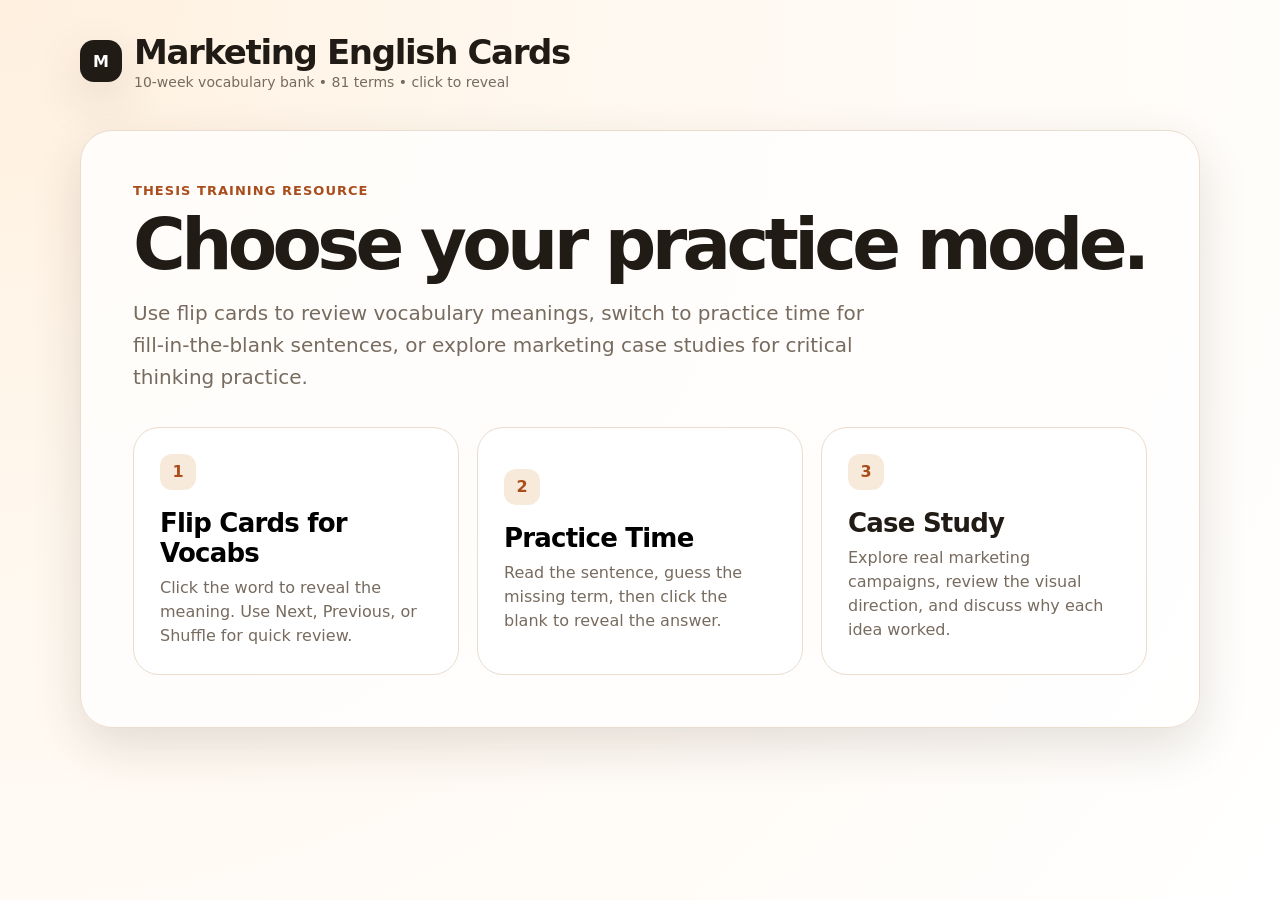
==== commit c475809f: "Update index.html" ====
--- a/index.html
+++ b/index.html
@@ -4,6 +4,16 @@
   <meta charset="UTF-8" />
   <meta name="viewport" content="width=device-width, initial-scale=1.0" />
   <title>Marketing English Flip Cards</title>
+  <meta name="description" content="Marketing English vocabulary flipcards, fill-in-the-blank practice, and case studies for thesis presentation preparation." />
+  <meta property="og:title" content="Marketing English Flipcards" />
+  <meta property="og:description" content="Vocabulary, practice sentences, and case studies for marketing thesis training." />
+  <meta property="og:type" content="website" />
+  <meta property="og:url" content="https://learnwithla.github.io/marketing-thesis-training/" />
+  <meta property="og:image" content="https://learnwithla.github.io/marketing-thesis-training/og-image.png" />
+  <meta name="twitter:card" content="summary_large_image" />
+  <meta name="twitter:title" content="Marketing English Flipcards" />
+  <meta name="twitter:description" content="Vocabulary, practice sentences, and case studies for marketing thesis training." />
+  <meta name="twitter:image" content="https://learnwithla.github.io/marketing-thesis-training/og-image.png" />
   <style>
     :root {
       --bg: #fff8ef;
@@ -48,9 +58,10 @@
     .eyebrow { color: var(--accent-dark); font-weight: 800; text-transform: uppercase; letter-spacing: .08em; font-size: 13px; margin-bottom: 12px; }
     .hero h2 { margin: 0; font-size: clamp(36px, 7vw, 72px); line-height: .95; letter-spacing: -0.065em; }
     .hero .subtitle { color: var(--muted); font-size: clamp(16px, 2vw, 20px); max-width: 760px; line-height: 1.6; margin: 18px 0 0; }
-    .option-grid { display: grid; grid-template-columns: repeat(2, minmax(0, 1fr)); gap: 18px; margin-top: 34px; }
+    .option-grid { display: grid; grid-template-columns: repeat(3, minmax(0, 1fr)); gap: 18px; margin-top: 34px; }
     .option { text-align: left; border: 1px solid var(--line); background: #fff; border-radius: 26px; padding: 26px; cursor: pointer; transition: transform .18s ease, box-shadow .18s ease, border-color .18s ease; min-height: 170px; }
     .option:hover { transform: translateY(-4px); border-color: var(--accent); box-shadow: var(--shadow); }
+    a.option { text-decoration: none; color: inherit; display: block; }
     .option .num { width: 36px; height: 36px; border-radius: 12px; background: var(--soft); color: var(--accent-dark); display: grid; place-items: center; font-weight: 900; margin-bottom: 18px; }
     .option h3 { margin: 0 0 8px; font-size: 26px; letter-spacing: -0.03em; }
     .option p { margin: 0; color: var(--muted); line-height: 1.5; }
@@ -111,7 +122,7 @@
         <div class="hero-card">
           <div class="eyebrow">Thesis Training Resource</div>
           <h2>Choose your practice mode.</h2>
-          <p class="subtitle">Use flip cards to review vocabulary meanings, then switch to practice time to complete fill-in-the-blank example sentences. The cards can be filtered by week or searched by term.</p>
+          <p class="subtitle">Use flip cards to review vocabulary meanings, switch to practice time for fill-in-the-blank sentences, or explore marketing case studies for critical thinking practice.</p>
           <div class="option-grid">
             <button class="option" data-open="vocab">
               <div class="num">1</div>
@@ -123,6 +134,11 @@
               <h3>Practice Time</h3>
               <p>Read the sentence, guess the missing term, then click the blank to reveal the answer.</p>
             </button>
+            <a class="option" href="casestudy.html">
+              <div class="num">3</div>
+              <h3>Case Study</h3>
+              <p>Explore real marketing campaigns, review the visual direction, and discuss why each idea worked.</p>
+            </a>
           </div>
         </div>
       </div>
@@ -328,4 +344,4 @@
     renderPractice();
   </script>
 </body>
-</html>+</html>
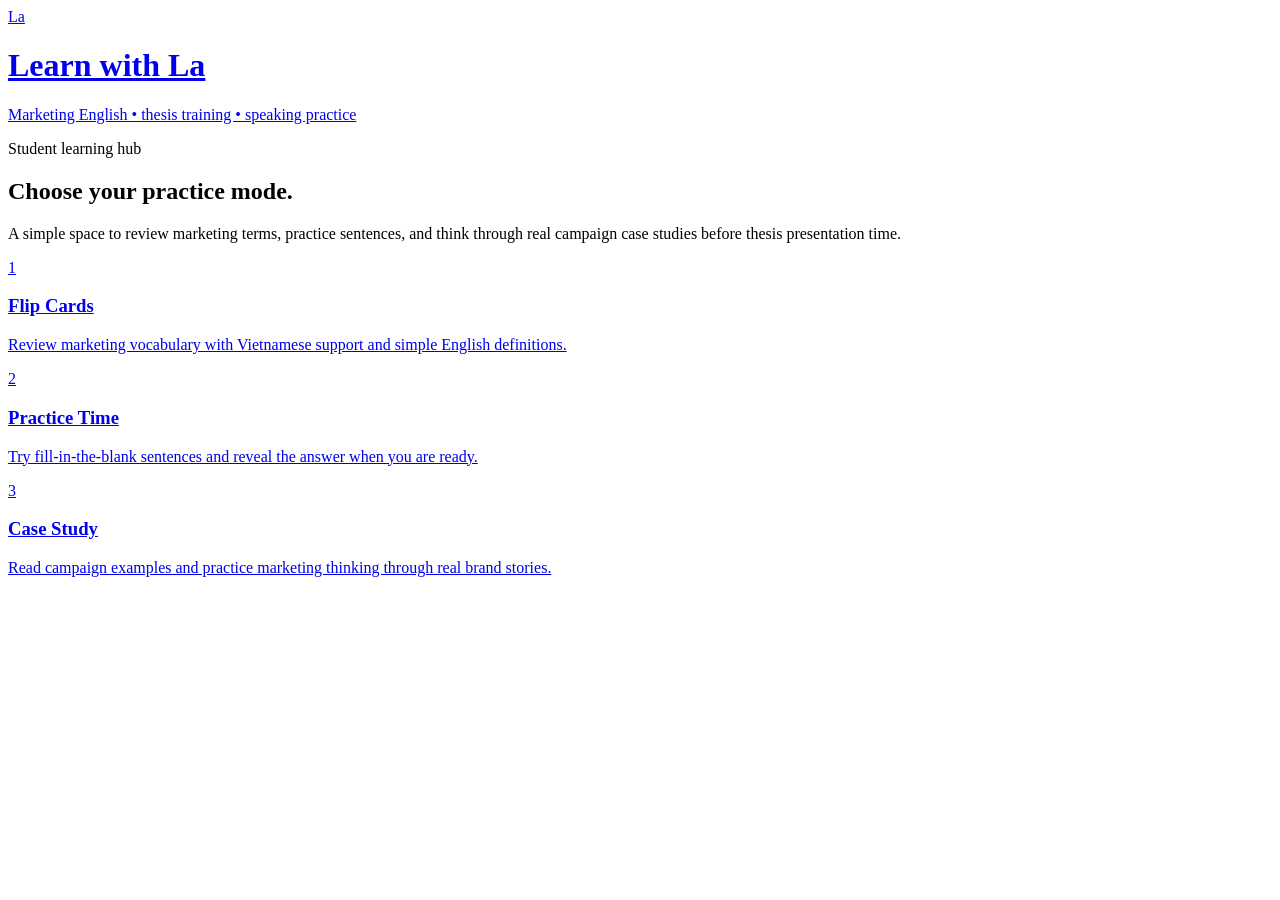
==== commit 1480fb02: "Update index.html" ====
--- a/index.html
+++ b/index.html
@@ -3,345 +3,56 @@
 <head>
   <meta charset="UTF-8" />
   <meta name="viewport" content="width=device-width, initial-scale=1.0" />
-  <title>Marketing English Flip Cards</title>
-  <meta name="description" content="Marketing English vocabulary flipcards, fill-in-the-blank practice, and case studies for thesis presentation preparation." />
-  <meta property="og:title" content="Marketing English Flipcards" />
-  <meta property="og:description" content="Vocabulary, practice sentences, and case studies for marketing thesis training." />
+  <title>Learn with La — Marketing English Training</title>
+  <meta name="description" content="A cute study hub for marketing vocabulary, practice sentences, and case studies for thesis presentation preparation." />
+  <meta property="og:title" content="Learn with La — Marketing English Training" />
+  <meta property="og:description" content="A cute study hub for marketing vocabulary, practice sentences, and case studies for thesis presentation preparation." />
   <meta property="og:type" content="website" />
   <meta property="og:url" content="https://learnwithla.github.io/marketing-thesis-training/" />
   <meta property="og:image" content="https://learnwithla.github.io/marketing-thesis-training/og-image.png" />
   <meta name="twitter:card" content="summary_large_image" />
-  <meta name="twitter:title" content="Marketing English Flipcards" />
-  <meta name="twitter:description" content="Vocabulary, practice sentences, and case studies for marketing thesis training." />
+  <meta name="twitter:title" content="Learn with La — Marketing English Training" />
+  <meta name="twitter:description" content="A cute study hub for marketing vocabulary, practice sentences, and case studies for thesis presentation preparation." />
   <meta name="twitter:image" content="https://learnwithla.github.io/marketing-thesis-training/og-image.png" />
-  <style>
-    :root {
-      --bg: #fff8ef;
-      --card: #ffffff;
-      --ink: #211b16;
-      --muted: #776b5f;
-      --line: #eadccf;
-      --accent: #d96c2c;
-      --accent-dark: #aa4d1c;
-      --soft: #f8eadb;
-      --success: #2e7356;
-      --shadow: 0 18px 50px rgba(63, 39, 20, 0.14);
-      --radius: 24px;
-    }
-    * { box-sizing: border-box; }
-    body {
-      margin: 0;
-      font-family: Inter, ui-sans-serif, system-ui, -apple-system, BlinkMacSystemFont, "Segoe UI", sans-serif;
-      background: radial-gradient(circle at top left, #fff0df 0, var(--bg) 36%, #ffffff 100%);
-      color: var(--ink);
-      min-height: 100vh;
-    }
-    button, select, input { font: inherit; }
-    .app { width: min(1120px, calc(100% - 32px)); margin: 0 auto; padding: 32px 0 48px; }
-    .topbar { display: flex; align-items: center; justify-content: space-between; gap: 16px; margin-bottom: 24px; }
-    .brand { display: flex; gap: 12px; align-items: center; }
-    .logo { width: 42px; height: 42px; border-radius: 14px; background: var(--ink); color: #fff; display: grid; place-items: center; font-weight: 800; box-shadow: var(--shadow); }
-    .brand h1 { margin: 0; font-size: clamp(22px, 4vw, 34px); letter-spacing: -0.04em; }
-    .brand p { margin: 2px 0 0; color: var(--muted); font-size: 14px; }
-    .home-btn { border: 1px solid var(--line); background: #fff; border-radius: 999px; padding: 10px 14px; cursor: pointer; color: var(--ink); display: none; }
-    .home-btn:hover { border-color: var(--accent); color: var(--accent-dark); }
-    .screen { display: none; }
-    .screen.active { display: block; }
-    .hero {
-      min-height: 70vh;
-      display: grid;
-      align-items: center;
-      grid-template-columns: 1fr;
-      gap: 28px;
-    }
-    .hero-card { background: rgba(255,255,255,.78); border: 1px solid var(--line); border-radius: 32px; padding: clamp(24px, 5vw, 52px); box-shadow: var(--shadow); }
-    .eyebrow { color: var(--accent-dark); font-weight: 800; text-transform: uppercase; letter-spacing: .08em; font-size: 13px; margin-bottom: 12px; }
-    .hero h2 { margin: 0; font-size: clamp(36px, 7vw, 72px); line-height: .95; letter-spacing: -0.065em; }
-    .hero .subtitle { color: var(--muted); font-size: clamp(16px, 2vw, 20px); max-width: 760px; line-height: 1.6; margin: 18px 0 0; }
-    .option-grid { display: grid; grid-template-columns: repeat(3, minmax(0, 1fr)); gap: 18px; margin-top: 34px; }
-    .option { text-align: left; border: 1px solid var(--line); background: #fff; border-radius: 26px; padding: 26px; cursor: pointer; transition: transform .18s ease, box-shadow .18s ease, border-color .18s ease; min-height: 170px; }
-    .option:hover { transform: translateY(-4px); border-color: var(--accent); box-shadow: var(--shadow); }
-    a.option { text-decoration: none; color: inherit; display: block; }
-    .option .num { width: 36px; height: 36px; border-radius: 12px; background: var(--soft); color: var(--accent-dark); display: grid; place-items: center; font-weight: 900; margin-bottom: 18px; }
-    .option h3 { margin: 0 0 8px; font-size: 26px; letter-spacing: -0.03em; }
-    .option p { margin: 0; color: var(--muted); line-height: 1.5; }
-    .toolbar { display: flex; flex-wrap: wrap; gap: 12px; align-items: center; justify-content: space-between; margin: 18px 0 22px; }
-    .filters { display: flex; flex-wrap: wrap; gap: 10px; align-items: center; }
-    .filters select, .filters input { border: 1px solid var(--line); background: #fff; color: var(--ink); padding: 11px 14px; border-radius: 14px; outline: none; }
-    .filters input { min-width: 240px; }
-    .pill { display: inline-flex; align-items: center; gap: 8px; border: 1px solid var(--line); background: #fff; color: var(--muted); border-radius: 999px; padding: 10px 14px; font-size: 14px; }
-    .study-wrap { display: grid; gap: 22px; }
-    .card-panel { background: rgba(255,255,255,.84); border: 1px solid var(--line); border-radius: 32px; padding: clamp(20px, 5vw, 44px); box-shadow: var(--shadow); min-height: 440px; display: grid; align-items: center; }
-    .flash-card { border: 0; width: 100%; background: transparent; padding: 0; cursor: pointer; text-align: center; color: inherit; min-height: 300px; display: grid; place-items: center; }
-    .week-tag { display: inline-flex; align-items: center; justify-content: center; background: var(--soft); color: var(--accent-dark); border-radius: 999px; padding: 8px 14px; font-size: 13px; font-weight: 800; margin-bottom: 18px; }
-    .term { font-size: clamp(38px, 8vw, 78px); line-height: 1; letter-spacing: -0.07em; font-weight: 900; margin: 0 auto; max-width: 920px; }
-    .definition { font-size: clamp(22px, 3.8vw, 38px); line-height: 1.22; letter-spacing: -0.035em; font-weight: 750; margin: 0 auto; max-width: 900px; }
-    .flipped-term { font-size: clamp(34px, 6vw, 60px); line-height: 1.02; letter-spacing: -0.06em; font-weight: 900; margin: 0 auto 8px; max-width: 920px; }
-    .vi-term { font-size: clamp(20px, 3vw, 30px); line-height: 1.2; font-weight: 800; color: var(--accent-dark); margin: 0 auto 24px; max-width: 900px; }
-    .hint { color: var(--muted); font-size: 15px; margin-top: 22px; }
-    .example-small { margin: 22px auto 0; max-width: 800px; color: var(--muted); line-height: 1.55; font-size: 16px; }
-    .controls { display: flex; flex-wrap: wrap; align-items: center; justify-content: center; gap: 10px; }
-    .btn { border: none; background: var(--ink); color: #fff; border-radius: 999px; padding: 12px 18px; cursor: pointer; font-weight: 700; }
-    .btn.secondary { background: #fff; color: var(--ink); border: 1px solid var(--line); }
-    .btn:hover { filter: brightness(.96); }
-    .progress { width: 100%; height: 10px; border-radius: 999px; background: #f0e4d8; overflow: hidden; }
-    .bar { height: 100%; width: 0%; background: var(--accent); transition: width .25s ease; }
-    .practice-card { text-align: center; }
-    .sentence { font-size: clamp(28px, 5vw, 52px); line-height: 1.2; letter-spacing: -0.045em; font-weight: 800; max-width: 980px; margin: 0 auto; }
-    .blank { display: inline-block; min-width: 180px; padding: 4px 12px 2px; margin: 0 4px; border-bottom: 5px solid var(--accent); color: transparent; border-radius: 10px 10px 0 0; background: var(--soft); cursor: pointer; user-select: none; transition: color .18s ease, background .18s ease; }
-    .blank.revealed { color: var(--success); background: #eef8f1; border-bottom-color: var(--success); }
-    .practice-definition { margin: 28px auto 0; max-width: 880px; color: var(--muted); font-size: 18px; line-height: 1.55; display: none; }
-    .practice-definition.visible { display: block; }
-    .empty { text-align: center; padding: 80px 20px; color: var(--muted); }
-    .kbd { font-family: ui-monospace, SFMono-Regular, Menlo, Consolas, monospace; font-size: 12px; border: 1px solid var(--line); background: #fff; padding: 2px 6px; border-radius: 6px; color: var(--muted); }
-    @media (max-width: 760px) {
-      .topbar { align-items: flex-start; }
-      .option-grid { grid-template-columns: 1fr; }
-      .filters { width: 100%; }
-      .filters input, .filters select { width: 100%; min-width: unset; }
-      .card-panel { min-height: 520px; }
-      .blank { min-width: 120px; }
-    }
-  </style>
+  <link rel="stylesheet" href="styles.css" />
 </head>
 <body>
   <div class="app">
-    <div class="topbar">
-      <div class="brand">
-        <div class="logo">M</div>
+    <header class="topbar">
+      <a class="brand" href="index.html" aria-label="Go to homepage">
+        <div class="logo">La</div>
         <div>
-          <h1>Marketing English Cards</h1>
-          <p>10-week vocabulary bank • 81 terms • click to reveal</p>
+          <h1>Learn with La</h1>
+          <p>Marketing English • thesis training • speaking practice</p>
         </div>
-      </div>
-      <button class="home-btn" id="homeBtn">Back home</button>
-    </div>
+      </a>
+    </header>
 
-    <section id="home" class="screen active">
-      <div class="hero">
-        <div class="hero-card">
-          <div class="eyebrow">Thesis Training Resource</div>
-          <h2>Choose your practice mode.</h2>
-          <p class="subtitle">Use flip cards to review vocabulary meanings, switch to practice time for fill-in-the-blank sentences, or explore marketing case studies for critical thinking practice.</p>
-          <div class="option-grid">
-            <button class="option" data-open="vocab">
-              <div class="num">1</div>
-              <h3>Flip Cards for Vocabs</h3>
-              <p>Click the word to reveal the meaning. Use Next, Previous, or Shuffle for quick review.</p>
-            </button>
-            <button class="option" data-open="practice">
-              <div class="num">2</div>
-              <h3>Practice Time</h3>
-              <p>Read the sentence, guess the missing term, then click the blank to reveal the answer.</p>
-            </button>
-            <a class="option" href="casestudy.html">
-              <div class="num">3</div>
-              <h3>Case Study</h3>
-              <p>Explore real marketing campaigns, review the visual direction, and discuss why each idea worked.</p>
-            </a>
-          </div>
+    <main class="hero">
+      <section class="hero-card">
+        <div class="eyebrow">Student learning hub</div>
+        <h2>Choose your practice mode.</h2>
+        <p class="subtitle">A simple space to review marketing terms, practice sentences, and think through real campaign case studies before thesis presentation time.</p>
+
+        <div class="option-grid">
+          <a class="option" href="vocab.html">
+            <div class="num">1</div>
+            <h3>Flip Cards</h3>
+            <p>Review marketing vocabulary with Vietnamese support and simple English definitions.</p>
+          </a>
+          <a class="option" href="practice.html">
+            <div class="num">2</div>
+            <h3>Practice Time</h3>
+            <p>Try fill-in-the-blank sentences and reveal the answer when you are ready.</p>
+          </a>
+          <a class="option" href="casestudy.html">
+            <div class="num">3</div>
+            <h3>Case Study</h3>
+            <p>Read campaign examples and practice marketing thinking through real brand stories.</p>
+          </a>
         </div>
-      </div>
-    </section>
-
-    <section id="vocab" class="screen">
-      <div class="toolbar">
-        <div class="filters">
-          <select id="vocabWeek"></select>
-          <input id="vocabSearch" type="search" placeholder="Search terms or definitions..." />
-        </div>
-        <span class="pill" id="vocabCount"></span>
-      </div>
-      <div class="study-wrap">
-        <div class="progress"><div class="bar" id="vocabBar"></div></div>
-        <div class="card-panel" id="vocabPanel">
-          <button class="flash-card" id="flashCard" title="Click to reveal meaning"></button>
-        </div>
-        <div class="controls">
-          <button class="btn secondary" id="vocabPrev">Previous</button>
-          <button class="btn" id="vocabFlip">Reveal</button>
-          <button class="btn secondary" id="vocabNext">Next</button>
-          <button class="btn secondary" id="vocabShuffle">Shuffle</button>
-        </div>
-      </div>
-    </section>
-
-    <section id="practice" class="screen">
-      <div class="toolbar">
-        <div class="filters">
-          <select id="practiceWeek"></select>
-          <input id="practiceSearch" type="search" placeholder="Search practice sentences..." />
-        </div>
-        <span class="pill" id="practiceCount"></span>
-      </div>
-      <div class="study-wrap">
-        <div class="progress"><div class="bar" id="practiceBar"></div></div>
-        <div class="card-panel practice-card" id="practicePanel"></div>
-        <div class="controls">
-          <button class="btn secondary" id="practicePrev">Previous</button>
-          <button class="btn" id="practiceReveal">Reveal Answer</button>
-          <button class="btn secondary" id="practiceNext">Next</button>
-          <button class="btn secondary" id="practiceShuffle">Shuffle</button>
-        </div>
-      </div>
-    </section>
+      </section>
+    </main>
   </div>
-
-  <script>
-    const DATA = [{"week": 1, "topic": "Marketing Foundations", "term": "Marketing", "definition": "The process by which companies engage customers, build strong customer relationships, and create customer value in order to capture value from customers in return.", "example": "Marketing is not just advertising — it starts with understanding what the customer actually needs.", "blanked": "[[BLANK]] is not just advertising — it starts with understanding what the customer actually needs.", "blank_answer": "Marketing", "matched_text": "Marketing", "vi": "Tiếp thị / Marketing"}, {"week": 1, "topic": "Marketing Foundations", "term": "Need", "definition": "A state of felt deprivation.", "example": "Her thesis starts from a real need: the company doesn't fully understand its customers yet.", "blanked": "Her thesis starts from a real [[BLANK]]: the company doesn't fully understand its customers yet.", "blank_answer": "need", "matched_text": "need", "vi": "Nhu cầu"}, {"week": 1, "topic": "Marketing Foundations", "term": "Want", "definition": "The form human needs take as they are shaped by culture and individual personality.", "example": "Everyone needs to eat, but a want is choosing a specific brand of coffee.", "blanked": "Everyone needs to eat, but a [[BLANK]] is choosing a specific brand of coffee.", "blank_answer": "want", "matched_text": "want", "vi": "Mong muốn"}, {"week": 1, "topic": "Marketing Foundations", "term": "Demand", "definition": "Human wants that are backed by buying power.", "example": "Many customers want the product, but only some represent real demand because they can afford it.", "blanked": "Many customers want the product, but only some represent real [[BLANK]] because they can afford it.", "blank_answer": "demand", "matched_text": "demand", "vi": "Nhu cầu có khả năng chi trả"}, {"week": 1, "topic": "Marketing Foundations", "term": "Exchange", "definition": "The act of obtaining a desired object from someone by offering something in return.", "example": "A sale is just one kind of exchange — the customer gives money, the company gives value.", "blanked": "A sale is just one kind of [[BLANK]] — the customer gives money, the company gives value.", "blank_answer": "exchange", "matched_text": "exchange", "vi": "Trao đổi"}, {"week": 1, "topic": "Marketing Foundations", "term": "Market", "definition": "The set of all actual and potential buyers of a product or service.", "example": "Before targeting anyone, you first have to define the market you're even looking at.", "blanked": "Before targeting anyone, you first have to define the [[BLANK]] you're even looking at.", "blank_answer": "market", "matched_text": "market", "vi": "Thị trường"}, {"week": 1, "topic": "Marketing Foundations", "term": "Customer value", "definition": "The customer's evaluation of the difference between all the benefits and all the costs of a market offer relative to competing offers.", "example": "If two products cost the same, the one offering more customer value usually wins.", "blanked": "If two products cost the same, the one offering more [[BLANK]] usually wins.", "blank_answer": "customer value", "matched_text": "customer value", "vi": "Giá trị khách hàng"}, {"week": 1, "topic": "Marketing Foundations", "term": "Customer satisfaction", "definition": "The extent to which a product's perceived performance matches a buyer's expectations.", "example": "Customer satisfaction drops fast when the product undersells its own marketing claims.", "blanked": "[[BLANK]] drops fast when the product undersells its own marketing claims.", "blank_answer": "Customer satisfaction", "matched_text": "Customer satisfaction", "vi": "Sự hài lòng của khách hàng"}, {"week": 1, "topic": "Marketing Foundations", "term": "Marketing mix", "definition": "The set of tactical marketing tools — product, price, place, and promotion — that the firm blends to produce the response it wants in the target market.", "example": "Chapter 3 of her thesis will need a full marketing mix, not just a list of products.", "blanked": "Chapter 3 of her thesis will need a full [[BLANK]], not just a list of products.", "blank_answer": "marketing mix", "matched_text": "marketing mix", "vi": "Marketing hỗn hợp"}, {"week": 1, "topic": "Marketing Foundations", "term": "Marketing myopia", "definition": "The mistake of paying more attention to the specific products a company offers than to the benefits and experiences produced by these products.", "example": "Focusing only on the product instead of the customer's real problem is a classic case of marketing myopia.", "blanked": "Focusing only on the product instead of the customer's real problem is a classic case of [[BLANK]].", "blank_answer": "marketing myopia", "matched_text": "marketing myopia", "vi": "Cận thị marketing"}, {"week": 1, "topic": "Marketing Foundations", "term": "Customer relationship management (CRM)", "definition": "The overall process of building and maintaining profitable customer relationships by delivering superior customer value and satisfaction.", "example": "Good CRM means the company still remembers you after the first purchase.", "blanked": "Good [[BLANK]] means the company still remembers you after the first purchase.", "blank_answer": "CRM", "matched_text": "CRM", "vi": "Quản trị quan hệ khách hàng"}, {"week": 1, "topic": "Marketing Foundations", "term": "Customer lifetime value", "definition": "The value of the entire stream of purchases a customer makes over a lifetime of patronage.", "example": "One loyal customer's lifetime value can be worth more than ten one-time buyers.", "blanked": "One loyal customer's [[BLANK]] can be worth more than ten one-time buyers.", "blank_answer": "lifetime value", "matched_text": "lifetime value", "vi": "Giá trị vòng đời khách hàng"}, {"week": 2, "topic": "Strategic Planning & Company Marketing Strategy", "term": "Mission statement", "definition": "A statement of the organization's purpose — what it wants to accomplish in the larger environment.", "example": "Every section of her Chapter 1 should connect back to the company's mission statement.", "blanked": "Every section of her Chapter 1 should connect back to the company's [[BLANK]].", "blank_answer": "mission statement", "matched_text": "mission statement", "vi": "Tuyên bố sứ mệnh"}, {"week": 2, "topic": "Strategic Planning & Company Marketing Strategy", "term": "Growth-share matrix", "definition": "A portfolio-planning method that evaluates a company's SBUs in terms of market growth rate and relative market share.", "example": "The growth-share matrix (BCG matrix) helps decide which products to invest in and which to drop.", "blanked": "The [[BLANK]] (BCG matrix) helps decide which products to invest in and which to drop.", "blank_answer": "growth-share matrix", "matched_text": "growth-share matrix", "vi": "Ma trận tăng trưởng - thị phần"}, {"week": 2, "topic": "Strategic Planning & Company Marketing Strategy", "term": "Market penetration", "definition": "Company growth by increasing sales of current products to current market segments without changing the product.", "example": "Selling more of the same product to existing customers is market penetration, not innovation.", "blanked": "Selling more of the same product to existing customers is [[BLANK]], not innovation.", "blank_answer": "market penetration", "matched_text": "market penetration", "vi": "Thâm nhập thị trường"}, {"week": 2, "topic": "Strategic Planning & Company Marketing Strategy", "term": "Diversification", "definition": "Company growth through starting up or acquiring businesses outside the company's current products and markets.", "example": "Diversification is risky because the company is entering territory it doesn't fully understand yet.", "blanked": "[[BLANK]] is risky because the company is entering territory it doesn't fully understand yet.", "blank_answer": "Diversification", "matched_text": "Diversification", "vi": "Đa dạng hóa"}, {"week": 2, "topic": "Strategic Planning & Company Marketing Strategy", "term": "Marketing strategy", "definition": "The marketing logic by which the company hopes to create customer value and achieve profitable customer relationships.", "example": "A clear marketing strategy should come before any tactics like ads or promotions.", "blanked": "A clear [[BLANK]] should come before any tactics like ads or promotions.", "blank_answer": "marketing strategy", "matched_text": "marketing strategy", "vi": "Chiến lược marketing"}, {"week": 2, "topic": "Strategic Planning & Company Marketing Strategy", "term": "Marketing implementation", "definition": "Turning marketing strategies and plans into marketing actions to accomplish strategic marketing objectives.", "example": "A great strategy on paper is worthless without solid marketing implementation.", "blanked": "A great strategy on paper is worthless without solid [[BLANK]].", "blank_answer": "marketing implementation", "matched_text": "marketing implementation", "vi": "Triển khai marketing"}, {"week": 2, "topic": "Strategic Planning & Company Marketing Strategy", "term": "Marketing return on investment (marketing ROI)", "definition": "The net return from a marketing investment divided by the costs of the marketing investment.", "example": "Her finance chapter should show the expected marketing ROI of the 12-month plan.", "blanked": "Her finance chapter should show the expected [[BLANK]] of the 12-month plan.", "blank_answer": "marketing ROI", "matched_text": "marketing ROI", "vi": "Tỷ suất hoàn vốn marketing"}, {"week": 2, "topic": "Strategic Planning & Company Marketing Strategy", "term": "SWOT analysis", "definition": "An overall evaluation of the company's strengths (S), weaknesses (W), opportunities (O), and threats (T).", "example": "A SWOT analysis is a natural starting point for her Chapter 1 internal analysis.", "blanked": "A [[BLANK]] is a natural starting point for her Chapter 1 internal analysis.", "blank_answer": "SWOT analysis", "matched_text": "SWOT analysis", "vi": "Phân tích SWOT"}, {"week": 3, "topic": "The Marketing Environment", "term": "Marketing environment", "definition": "The actors and forces outside marketing that affect marketing management's ability to build and maintain successful relationships with target customers.", "example": "Even a great strategy can fail if the marketing environment shifts suddenly.", "blanked": "Even a great strategy can fail if the [[BLANK]] shifts suddenly.", "blank_answer": "marketing environment", "matched_text": "marketing environment", "vi": "Môi trường marketing"}, {"week": 3, "topic": "The Marketing Environment", "term": "Microenvironment", "definition": "The actors close to the company that affect its ability to serve its customers — the company, suppliers, marketing intermediaries, customer markets, competitors, and publics.", "example": "Suppliers and competitors are both part of the microenvironment.", "blanked": "Suppliers and competitors are both part of the [[BLANK]].", "blank_answer": "microenvironment", "matched_text": "microenvironment", "vi": "Môi trường vi mô"}, {"week": 3, "topic": "The Marketing Environment", "term": "Macroenvironment", "definition": "The larger societal forces that affect the microenvironment — demographic, economic, natural, technological, political, and cultural forces.", "example": "A new government regulation is a macroenvironment factor outside any single company's control.", "blanked": "A new government regulation is a [[BLANK]] factor outside any single company's control.", "blank_answer": "macroenvironment", "matched_text": "macroenvironment", "vi": "Môi trường vĩ mô"}, {"week": 3, "topic": "The Marketing Environment", "term": "Economic environment", "definition": "Economic factors that affect consumer purchasing power and spending patterns.", "example": "Rising inflation is part of the economic environment, and it directly affects buying power.", "blanked": "Rising inflation is part of the [[BLANK]], and it directly affects buying power.", "blank_answer": "economic environment", "matched_text": "economic environment", "vi": "Môi trường kinh tế"}, {"week": 3, "topic": "The Marketing Environment", "term": "Demography", "definition": "The study of human populations in terms of size, density, location, age, gender, race, occupation, and other statistics.", "example": "Demography tells you who your customers are; it doesn't yet tell you what they want.", "blanked": "[[BLANK]] tells you who your customers are; it doesn't yet tell you what they want.", "blank_answer": "Demography", "matched_text": "Demography", "vi": "Nhân khẩu học"}, {"week": 3, "topic": "The Marketing Environment", "term": "Cultural environment", "definition": "Institutions and other forces that affect society's basic values, perceptions, preferences, and behaviors.", "example": "What counts as a 'gift-worthy' product depends heavily on the cultural environment.", "blanked": "What counts as a 'gift-worthy' product depends heavily on the [[BLANK]].", "blank_answer": "cultural environment", "matched_text": "cultural environment", "vi": "Môi trường văn hóa"}, {"week": 3, "topic": "The Marketing Environment", "term": "Competitive marketing intelligence", "definition": "The systematic monitoring, collection, and analysis of publicly available information about consumers, competitors, and developments in the marketing environment.", "example": "Before naming her competitors, she should gather solid competitive marketing intelligence, not just guesses.", "blanked": "Before naming her competitors, she should gather solid [[BLANK]], not just guesses.", "blank_answer": "competitive marketing intelligence", "matched_text": "competitive marketing intelligence", "vi": "Thông tin cạnh tranh marketing"}, {"week": 4, "topic": "Market Research & Consumer Insights", "term": "Marketing information system (MIS)", "definition": "People and procedures dedicated to assessing information needs, developing the needed information, and helping decision makers to use the information to generate and validate actionable customer and market insights.", "example": "A good MIS turns raw data into decisions, not just reports.", "blanked": "A good [[BLANK]] turns raw data into decisions, not just reports.", "blank_answer": "MIS", "matched_text": "MIS", "vi": "Hệ thống thông tin marketing"}, {"week": 4, "topic": "Market Research & Consumer Insights", "term": "Customer insights", "definition": "Fresh marketing information-based understandings of customers and the marketplace that become the basis for creating customer value, engagement, and relationships.", "example": "The whole point of her market research chapter is to generate real customer insights, not just numbers.", "blanked": "The whole point of her market research chapter is to generate real [[BLANK]], not just numbers.", "blank_answer": "customer insights", "matched_text": "customer insights", "vi": "Thấu hiểu khách hàng"}, {"week": 4, "topic": "Market Research & Consumer Insights", "term": "Descriptive research", "definition": "Marketing research to better describe marketing problems, situations, or markets, such as the market potential for a product or the demographics and attitudes of consumers.", "example": "Descriptive research answers 'what is happening,' not 'why.'", "blanked": "[[BLANK]] answers 'what is happening,' not 'why.'", "blank_answer": "Descriptive research", "matched_text": "Descriptive research", "vi": "Nghiên cứu mô tả"}, {"week": 4, "topic": "Market Research & Consumer Insights", "term": "Causal research", "definition": "Marketing research to test hypotheses about cause-and-effect relationships.", "example": "If she wants to prove a promotion caused higher sales, that's causal research.", "blanked": "If she wants to prove a promotion caused higher sales, that's [[BLANK]].", "blank_answer": "causal research", "matched_text": "causal research", "vi": "Nghiên cứu nhân quả"}, {"week": 4, "topic": "Market Research & Consumer Insights", "term": "Exploratory research", "definition": "Marketing research to gather preliminary information that will help define problems and suggest hypotheses.", "example": "Exploratory research usually comes first, before you know exactly what to measure.", "blanked": "[[BLANK]] usually comes first, before you know exactly what to measure.", "blank_answer": "Exploratory research", "matched_text": "Exploratory research", "vi": "Nghiên cứu khám phá"}, {"week": 4, "topic": "Market Research & Consumer Insights", "term": "Survey research", "definition": "Gathering primary data by asking people questions about their knowledge, attitudes, preferences, and buying behavior.", "example": "Survey research is probably the fastest way for her to gather primary consumer data.", "blanked": "[[BLANK]] is probably the fastest way for her to gather primary consumer data.", "blank_answer": "Survey research", "matched_text": "Survey research", "vi": "Nghiên cứu khảo sát"}, {"week": 4, "topic": "Market Research & Consumer Insights", "term": "Ethnographic research", "definition": "A form of observational research that involves sending trained observers to watch and interact with consumers in their 'natural environments.'", "example": "Watching customers shop in a real store is ethnographic research, not a survey.", "blanked": "Watching customers shop in a real store is [[BLANK]], not a survey.", "blank_answer": "ethnographic research", "matched_text": "ethnographic research", "vi": "Nghiên cứu quan sát thực địa"}, {"week": 5, "topic": "Consumer Behavior", "term": "Consumer buyer behavior", "definition": "The buying behavior of final consumers — individuals and households that buy goods and services for personal consumption.", "example": "Understanding consumer buyer behavior is the foundation of her whole Chapter 2.", "blanked": "Understanding [[BLANK]] is the foundation of her whole Chapter 2.", "blank_answer": "consumer buyer behavior", "matched_text": "consumer buyer behavior", "vi": "Hành vi mua của người tiêu dùng"}, {"week": 5, "topic": "Consumer Behavior", "term": "Need recognition", "definition": "The first stage of the buyer decision process, in which the consumer recognizes a problem or need.", "example": "Marketing can trigger need recognition even before the customer realizes they want something.", "blanked": "Marketing can trigger [[BLANK]] even before the customer realizes they want something.", "blank_answer": "need recognition", "matched_text": "need recognition", "vi": "Nhận diện nhu cầu"}, {"week": 5, "topic": "Consumer Behavior", "term": "Cognitive dissonance", "definition": "Buyer discomfort caused by postpurchase conflict.", "example": "After a big purchase, cognitive dissonance is that nagging feeling of 'did I make the right choice?'", "blanked": "After a big purchase, [[BLANK]] is that nagging feeling of 'did I make the right choice?'", "blank_answer": "cognitive dissonance", "matched_text": "cognitive dissonance", "vi": "Bất hòa nhận thức"}, {"week": 5, "topic": "Consumer Behavior", "term": "Adoption process", "definition": "The mental process through which an individual passes from first hearing about an innovation to final adoption.", "example": "Not everyone goes through the adoption process at the same speed — some are early adopters.", "blanked": "Not everyone goes through the [[BLANK]] at the same speed — some are early adopters.", "blank_answer": "adoption process", "matched_text": "adoption process", "vi": "Quá trình chấp nhận sản phẩm mới"}, {"week": 5, "topic": "Consumer Behavior", "term": "Belief", "definition": "A descriptive thought that a person holds about something.", "example": "If customers hold the belief that a brand is 'cheap-looking,' that belief is hard to change with ads alone.", "blanked": "If customers hold the [[BLANK]] that a brand is 'cheap-looking,' that belief is hard to change with ads alone.", "blank_answer": "belief", "matched_text": "belief", "vi": "Niềm tin"}, {"week": 5, "topic": "Consumer Behavior", "term": "Buyer-readiness stages", "definition": "The stages consumers normally pass through on their way to a purchase: awareness, knowledge, liking, preference, conviction, and, finally, the actual purchase.", "example": "A customer at the 'awareness' stage needs very different messaging than one at 'conviction.'", "blanked": "In the [[BLANK]], a customer at the 'awareness' stage needs very different messaging than one at 'conviction.'", "blank_answer": "Buyer-readiness stages", "matched_text": "Buyer-readiness stages", "vi": "Các giai đoạn sẵn sàng mua"}, {"week": 6, "topic": "Segmentation, Targeting & Positioning (STP)", "term": "Market segmentation", "definition": "Dividing a market into distinct groups of buyers who have different needs, characteristics, or behaviors and who might require separate marketing strategies or mixes.", "example": "Without market segmentation, you end up trying to please everyone and satisfying no one.", "blanked": "Without [[BLANK]], you end up trying to please everyone and satisfying no one.", "blank_answer": "market segmentation", "matched_text": "market segmentation", "vi": "Phân khúc thị trường"}, {"week": 6, "topic": "Segmentation, Targeting & Positioning (STP)", "term": "Demographic segmentation", "definition": "Dividing the market into segments based on variables such as age, life-cycle stage, gender, income, occupation, education, religion, ethnicity, and generation.", "example": "Demographic segmentation is the easiest to measure, but it doesn't explain why people buy.", "blanked": "[[BLANK]] is the easiest to measure, but it doesn't explain why people buy.", "blank_answer": "Demographic segmentation", "matched_text": "Demographic segmentation", "vi": "Phân khúc theo nhân khẩu học"}, {"week": 6, "topic": "Segmentation, Targeting & Positioning (STP)", "term": "Psychographic segmentation", "definition": "Dividing a market into different segments based on lifestyle or personality characteristics.", "example": "Two customers with the same income can land in different segments once you add psychographic segmentation.", "blanked": "Two customers with the same income can land in different segments once you add [[BLANK]].", "blank_answer": "psychographic segmentation", "matched_text": "psychographic segmentation", "vi": "Phân khúc theo tâm lý học"}, {"week": 6, "topic": "Segmentation, Targeting & Positioning (STP)", "term": "Behavioral segmentation", "definition": "Dividing a market into segments based on consumer knowledge, attitudes, uses of a product, or responses to a product.", "example": "Behavioral segmentation looks at what people actually do, not just who they are.", "blanked": "[[BLANK]] looks at what people actually do, not just who they are.", "blank_answer": "Behavioral segmentation", "matched_text": "Behavioral segmentation", "vi": "Phân khúc theo hành vi"}, {"week": 6, "topic": "Segmentation, Targeting & Positioning (STP)", "term": "Target market", "definition": "A set of buyers who share common needs or characteristics that a company decides to serve.", "example": "Choosing a target market means deliberately choosing who NOT to serve, too.", "blanked": "Choosing a [[BLANK]] means deliberately choosing who NOT to serve, too.", "blank_answer": "target market", "matched_text": "target market", "vi": "Thị trường mục tiêu"}, {"week": 6, "topic": "Segmentation, Targeting & Positioning (STP)", "term": "Differentiation", "definition": "Actually differentiating the market offering to create superior customer value.", "example": "Differentiation is what makes a customer choose you over the competitor sitting right next to you.", "blanked": "[[BLANK]] is what makes a customer choose you over the competitor sitting right next to you.", "blank_answer": "Differentiation", "matched_text": "Differentiation", "vi": "Khác biệt hóa"}, {"week": 6, "topic": "Segmentation, Targeting & Positioning (STP)", "term": "Positioning", "definition": "Arranging for a market offering to occupy a clear, distinctive, and desirable place relative to competing products in the minds of target consumers.", "example": "Good positioning means customers can finish the sentence 'this brand is the one that...' instantly.", "blanked": "Good [[BLANK]] means customers can finish the sentence 'this brand is the one that...' instantly.", "blank_answer": "positioning", "matched_text": "positioning", "vi": "Định vị"}, {"week": 6, "topic": "Segmentation, Targeting & Positioning (STP)", "term": "Positioning statement", "definition": "A statement that summarizes company or brand positioning using this form: To (target segment and need) our (brand) is (concept) that (point of difference).", "example": "Try writing your own company's positioning statement in one sentence using this template.", "blanked": "Try writing your own company's [[BLANK]] in one sentence using this template.", "blank_answer": "positioning statement", "matched_text": "positioning statement", "vi": "Tuyên bố định vị"}, {"week": 6, "topic": "Segmentation, Targeting & Positioning (STP)", "term": "Value proposition", "definition": "The full positioning of a brand — the full mix of benefits on which it is positioned.", "example": "The value proposition has to be something competitors can't easily copy.", "blanked": "The [[BLANK]] has to be something competitors can't easily copy.", "blank_answer": "value proposition", "matched_text": "value proposition", "vi": "Đề xuất giá trị"}, {"week": 7, "topic": "Product, Brand & Pricing", "term": "Product line", "definition": "A group of products that are closely related because they function in a similar manner, are sold to the same customer groups, are marketed through the same types of outlets, or fall within given price ranges.", "example": "A product line isn't just 'more products' — they have to be related.", "blanked": "A [[BLANK]] isn't just 'more products' — they have to be related.", "blank_answer": "product line", "matched_text": "product line", "vi": "Dòng sản phẩm"}, {"week": 7, "topic": "Product, Brand & Pricing", "term": "Product mix", "definition": "The set of all product lines and items that a particular seller offers for sale.", "example": "A company's whole product mix should still feel coherent to a customer, even with many lines.", "blanked": "A company's whole [[BLANK]] should still feel coherent to a customer, even with many lines.", "blank_answer": "product mix", "matched_text": "product mix", "vi": "Danh mục sản phẩm"}, {"week": 7, "topic": "Product, Brand & Pricing", "term": "Brand equity", "definition": "The differential effect that knowing the brand name has on customer response to the product or its marketing.", "example": "Two identical products can sell differently purely because of brand equity.", "blanked": "Two identical products can sell differently purely because of [[BLANK]].", "blank_answer": "brand equity", "matched_text": "brand equity", "vi": "Tài sản thương hiệu"}, {"week": 7, "topic": "Product, Brand & Pricing", "term": "Product life cycle (PLC)", "definition": "The course of a product's sales and profits over its lifetime.", "example": "Knowing where a product sits on the product life cycle changes what marketing actions make sense.", "blanked": "Knowing where a product sits on the [[BLANK]] changes what marketing actions make sense.", "blank_answer": "product life cycle", "matched_text": "product life cycle", "vi": "Vòng đời sản phẩm"}, {"week": 7, "topic": "Product, Brand & Pricing", "term": "Introduction stage", "definition": "The PLC stage in which a new product is first distributed and made available for purchase.", "example": "In the introduction stage, profits are usually low or negative because of launch costs.", "blanked": "In the [[BLANK]], profits are usually low or negative because of launch costs.", "blank_answer": "introduction stage", "matched_text": "introduction stage", "vi": "Giai đoạn giới thiệu"}, {"week": 7, "topic": "Product, Brand & Pricing", "term": "Growth stage", "definition": "The PLC stage in which a product's sales start climbing quickly.", "example": "During the growth stage, competitors often start copying the product.", "blanked": "During the [[BLANK]], competitors often start copying the product.", "blank_answer": "growth stage", "matched_text": "growth stage", "vi": "Giai đoạn tăng trưởng"}, {"week": 7, "topic": "Product, Brand & Pricing", "term": "Maturity stage", "definition": "The PLC stage in which a product's sales growth slows or levels off.", "example": "Most products you use every day are probably in the maturity stage.", "blanked": "Most products you use every day are probably in the [[BLANK]].", "blank_answer": "maturity stage", "matched_text": "maturity stage", "vi": "Giai đoạn trưởng thành"}, {"week": 7, "topic": "Product, Brand & Pricing", "term": "Decline stage", "definition": "The PLC stage in which a product's sales fade away.", "example": "Companies must decide whether to revive, harvest, or drop a product in the decline stage.", "blanked": "Companies must decide whether to revive, harvest, or drop a product in the [[BLANK]].", "blank_answer": "decline stage", "matched_text": "decline stage", "vi": "Giai đoạn suy thoái"}, {"week": 7, "topic": "Product, Brand & Pricing", "term": "Cost-based pricing", "definition": "Setting prices based on the costs of producing, distributing, and selling the product plus a fair rate of return for effort and risk.", "example": "Cost-based pricing is simple, but it ignores what customers are actually willing to pay.", "blanked": "[[BLANK]] is simple, but it ignores what customers are actually willing to pay.", "blank_answer": "Cost-based pricing", "matched_text": "Cost-based pricing", "vi": "Định giá dựa trên chi phí"}, {"week": 7, "topic": "Product, Brand & Pricing", "term": "Break-even pricing (target return pricing)", "definition": "Setting price to break even on the costs of making and marketing a product or setting price to make a target return.", "example": "Her finance chapter will likely need a break-even pricing calculation.", "blanked": "Her finance chapter will likely need a [[BLANK]] calculation.", "blank_answer": "break-even pricing", "matched_text": "break-even pricing", "vi": "Định giá hòa vốn"}, {"week": 8, "topic": "Place & Distribution", "term": "Marketing channel", "definition": "(Channel level) A layer of intermediaries that performs some work in bringing the product and its ownership closer to the final buyer.", "example": "Every extra marketing channel level usually adds cost but also adds reach.", "blanked": "Every extra [[BLANK]] level usually adds cost but also adds reach.", "blank_answer": "marketing channel", "matched_text": "marketing channel", "vi": "Kênh marketing / kênh phân phối"}, {"week": 8, "topic": "Place & Distribution", "term": "Supply chain management", "definition": "Managing upstream and downstream value-added flows of materials, final goods, and related information among suppliers, the company, resellers, and final consumers.", "example": "Good supply chain management keeps products on shelves without overstocking.", "blanked": "Good [[BLANK]] keeps products on shelves without overstocking.", "blank_answer": "supply chain management", "matched_text": "supply chain management", "vi": "Quản trị chuỗi cung ứng"}, {"week": 8, "topic": "Place & Distribution", "term": "Intensive distribution", "definition": "Stocking the product in as many outlets as possible.", "example": "Snacks and soft drinks usually use intensive distribution because they're bought on impulse.", "blanked": "Snacks and soft drinks usually use [[BLANK]] because they're bought on impulse.", "blank_answer": "intensive distribution", "matched_text": "intensive distribution", "vi": "Phân phối rộng rãi"}, {"week": 8, "topic": "Place & Distribution", "term": "Exclusive distribution", "definition": "Giving a limited number of dealers the exclusive right to distribute the company's products in their territories.", "example": "Luxury brands often choose exclusive distribution to protect their image.", "blanked": "Luxury brands often choose [[BLANK]] to protect their image.", "blank_answer": "exclusive distribution", "matched_text": "exclusive distribution", "vi": "Phân phối độc quyền"}, {"week": 8, "topic": "Place & Distribution", "term": "Disintermediation", "definition": "The cutting out of marketing channel intermediaries by product or service producers or the displacement of traditional resellers by radical new types of intermediaries.", "example": "Selling directly to customers online instead of through a retailer is a form of disintermediation.", "blanked": "Selling directly to customers online instead of through a retailer is a form of [[BLANK]].", "blank_answer": "disintermediation", "matched_text": "disintermediation", "vi": "Loại bỏ trung gian"}, {"week": 8, "topic": "Place & Distribution", "term": "Retailing", "definition": "All the activities involved in selling goods or services directly to final consumers for their personal, nonbusiness use.", "example": "Retailing covers everything from physical stores to e-commerce.", "blanked": "[[BLANK]] covers everything from physical stores to e-commerce.", "blank_answer": "Retailing", "matched_text": "Retailing", "vi": "Bán lẻ"}, {"week": 9, "topic": "Promotion & Integrated Marketing Communications", "term": "Integrated marketing communications (IMC)", "definition": "Carefully integrating and coordinating the company's many communications channels to deliver a clear, consistent, and compelling message about the organization and its products.", "example": "Without IMC, a company's ads, social media, and sales team can end up telling three different stories.", "blanked": "Without [[BLANK]], a company's ads, social media, and sales team can end up telling three different stories.", "blank_answer": "IMC", "matched_text": "IMC", "vi": "Truyền thông marketing tích hợp"}, {"week": 9, "topic": "Promotion & Integrated Marketing Communications", "term": "Promotion mix (marketing communications mix)", "definition": "The specific blend of promotion tools that the company uses to persuasively communicate customer value and build customer relationships.", "example": "Her 12-month action plan should specify which tools make up the promotion mix each month.", "blanked": "Her 12-month action plan should specify which tools make up the [[BLANK]] each month.", "blank_answer": "promotion mix", "matched_text": "promotion mix", "vi": "Phối thức xúc tiến"}, {"week": 9, "topic": "Promotion & Integrated Marketing Communications", "term": "Advertising", "definition": "Any paid form of nonpersonal presentation and promotion of ideas, goods, or services by an identified sponsor.", "example": "Advertising is paid and nonpersonal — that's what separates it from personal selling.", "blanked": "[[BLANK]] is paid and nonpersonal — that's what separates it from personal selling.", "blank_answer": "Advertising", "matched_text": "Advertising", "vi": "Quảng cáo"}, {"week": 9, "topic": "Promotion & Integrated Marketing Communications", "term": "Public relations (PR)", "definition": "Building good relations with the company's various publics by obtaining favorable publicity; building up a good corporate image; and handling or heading off unfavorable rumors, stories, and events.", "example": "Good PR is often invisible — you only notice it when it's missing during a crisis.", "blanked": "Good [[BLANK]] is often invisible — you only notice it when it's missing during a crisis.", "blank_answer": "PR", "matched_text": "PR", "vi": "Quan hệ công chúng"}, {"week": 9, "topic": "Promotion & Integrated Marketing Communications", "term": "Personal selling", "definition": "Personal presentation by the firm's sales force for the purpose of engaging customers, making sales, and building customer relationships.", "example": "Personal selling matters most for expensive or complex products that need explanation.", "blanked": "[[BLANK]] matters most for expensive or complex products that need explanation.", "blank_answer": "Personal selling", "matched_text": "Personal selling", "vi": "Bán hàng cá nhân"}, {"week": 9, "topic": "Promotion & Integrated Marketing Communications", "term": "Sales promotion", "definition": "Short-term incentives to encourage the purchase or sale of a product or service.", "example": "A limited-time discount is a classic sales promotion, not a long-term pricing strategy.", "blanked": "A limited-time discount is a classic [[BLANK]], not a long-term pricing strategy.", "blank_answer": "sales promotion", "matched_text": "sales promotion", "vi": "Khuyến mại"}, {"week": 9, "topic": "Promotion & Integrated Marketing Communications", "term": "Push strategy", "definition": "A promotion strategy that calls for using the sales force and trade promotion to push the product through channels.", "example": "A push strategy convinces retailers to stock and promote the product for you.", "blanked": "A [[BLANK]] convinces retailers to stock and promote the product for you.", "blank_answer": "push strategy", "matched_text": "push strategy", "vi": "Chiến lược đẩy"}, {"week": 9, "topic": "Promotion & Integrated Marketing Communications", "term": "Pull strategy", "definition": "A promotion strategy that calls for spending a lot on consumer advertising and promotion to induce final consumers to buy the product, creating a demand vacuum that 'pulls' the product through the channel.", "example": "A pull strategy works when customers walk into a store already asking for your brand by name.", "blanked": "A [[BLANK]] works when customers walk into a store already asking for your brand by name.", "blank_answer": "pull strategy", "matched_text": "pull strategy", "vi": "Chiến lược kéo"}, {"week": 9, "topic": "Promotion & Integrated Marketing Communications", "term": "Digital and social media marketing", "definition": "Using digital marketing tools such as websites, social media, mobile apps and ads, online video, and other digital platforms to engage consumers anywhere, at any time, via their digital devices.", "example": "For most new brands today, digital and social media marketing is the cheapest way to reach a target segment.", "blanked": "For most new brands today, [[BLANK]] is the cheapest way to reach a target segment.", "blank_answer": "digital and social media marketing", "matched_text": "digital and social media marketing", "vi": "Marketing số và mạng xã hội"}, {"week": 10, "topic": "Competitive Strategy & The Marketing Plan", "term": "Competitive advantage", "definition": "An advantage over competitors gained by offering greater customer value either by having lower prices or providing more benefits that justify higher prices.", "example": "A real competitive advantage is hard for rivals to copy quickly.", "blanked": "A real [[BLANK]] is hard for rivals to copy quickly.", "blank_answer": "competitive advantage", "matched_text": "competitive advantage", "vi": "Lợi thế cạnh tranh"}, {"week": 10, "topic": "Competitive Strategy & The Marketing Plan", "term": "Market leader", "definition": "The firm in an industry with the largest market share.", "example": "The market leader usually has the most to lose from a price war.", "blanked": "The [[BLANK]] usually has the most to lose from a price war.", "blank_answer": "market leader", "matched_text": "market leader", "vi": "Dẫn đầu thị trường"}, {"week": 10, "topic": "Competitive Strategy & The Marketing Plan", "term": "Market challenger", "definition": "A runner-up firm that is fighting hard to increase its market share in an industry.", "example": "A market challenger often attacks the leader's weakest point directly.", "blanked": "A [[BLANK]] often attacks the leader's weakest point directly.", "blank_answer": "market challenger", "matched_text": "market challenger", "vi": "Thách thức thị trường"}, {"week": 10, "topic": "Competitive Strategy & The Marketing Plan", "term": "Market follower", "definition": "A runner-up firm that wants to hold its share in an industry without rocking the boat.", "example": "A market follower copies what works instead of innovating first.", "blanked": "A [[BLANK]] copies what works instead of innovating first.", "blank_answer": "market follower", "matched_text": "market follower", "vi": "Theo sau thị trường"}, {"week": 10, "topic": "Competitive Strategy & The Marketing Plan", "term": "Market nicher", "definition": "A firm that serves small segments that the other firms in an industry overlook or ignore.", "example": "A market nicher survives by being too small and specific for the big players to bother with.", "blanked": "A [[BLANK]] survives by being too small and specific for the big players to bother with.", "blank_answer": "market nicher", "matched_text": "market nicher", "vi": "Chuyên gia thị trường ngách"}, {"week": 10, "topic": "Competitive Strategy & The Marketing Plan", "term": "Competitor analysis", "definition": "Identifying key competitors; assessing their objectives, strategies, strengths and weaknesses, and reaction patterns; and selecting which competitors to attack or avoid.", "example": "A thorough competitor analysis should end with a clear recommendation, not just a list of rivals.", "blanked": "A thorough [[BLANK]] should end with a clear recommendation, not just a list of rivals.", "blank_answer": "competitor analysis", "matched_text": "competitor analysis", "vi": "Phân tích đối thủ cạnh tranh"}, {"week": 10, "topic": "Competitive Strategy & The Marketing Plan", "term": "Marketing return on investment (marketing ROI)", "definition": "The net return from a marketing investment divided by the costs of the marketing investment.", "example": "Investors will ask about marketing ROI before approving her 12-month plan's budget.", "blanked": "Investors will ask about [[BLANK]] before approving her 12-month plan's budget.", "blank_answer": "marketing ROI", "matched_text": "marketing ROI", "vi": "Tỷ suất hoàn vốn marketing"}];
-    const weekTopics = [...new Map(DATA.map(x => [x.week, x.topic])).entries()].sort((a,b)=>a[0]-b[0]);
-    const state = {
-      screen: 'home',
-      vocab: { index: 0, revealed: false, items: [...DATA] },
-      practice: { index: 0, revealed: false, items: [...DATA] }
-    };
-
-    const $ = (id) => document.getElementById(id);
-    function escapeHTML(s) {
-      return String(s).replace(/[&<>"']/g, ch => ({'&':'&amp;','<':'&lt;','>':'&gt;','"':'&quot;',"'":'&#39;'}[ch]));
-    }
-    function populateWeekSelect(select) {
-      select.innerHTML = '<option value="all">All weeks</option>' + weekTopics.map(([num, topic]) => `<option value="${num}">Week ${num} — ${escapeHTML(topic)}</option>`).join('');
-    }
-    function filterItems(mode) {
-      const weekVal = $(mode + 'Week').value;
-      const q = $(mode + 'Search').value.trim().toLowerCase();
-      const list = DATA.filter(item => {
-        const weekOK = weekVal === 'all' || item.week === Number(weekVal);
-        const text = `${item.term} ${item.vi || ''} ${item.definition} ${item.example} ${item.topic}`.toLowerCase();
-        return weekOK && (!q || text.includes(q));
-      });
-      state[mode].items = list;
-      state[mode].index = Math.min(state[mode].index, Math.max(0, list.length - 1));
-      state[mode].revealed = false;
-      renderMode(mode);
-    }
-    function openScreen(name) {
-      document.querySelectorAll('.screen').forEach(s => s.classList.remove('active'));
-      $(name).classList.add('active');
-      $('homeBtn').style.display = name === 'home' ? 'none' : 'inline-flex';
-      state.screen = name;
-      if (name === 'vocab') renderMode('vocab');
-      if (name === 'practice') renderMode('practice');
-    }
-    function progressPct(mode) {
-      const items = state[mode].items;
-      if (!items.length) return 0;
-      return ((state[mode].index + 1) / items.length) * 100;
-    }
-    function renderMode(mode) {
-      if (mode === 'vocab') renderVocab();
-      if (mode === 'practice') renderPractice();
-    }
-    function renderVocab() {
-      const items = state.vocab.items;
-      $('vocabCount').textContent = items.length ? `${state.vocab.index + 1} / ${items.length} cards` : '0 cards';
-      $('vocabBar').style.width = progressPct('vocab') + '%';
-      if (!items.length) {
-        $('flashCard').innerHTML = '<div class="empty">No cards match this filter.</div>';
-        return;
-      }
-      const item = items[state.vocab.index];
-      if (!state.vocab.revealed) {
-        $('flashCard').innerHTML = `
-          <div>
-            <div class="week-tag">Week ${item.week} — ${escapeHTML(item.topic)}</div>
-            <p class="term">${escapeHTML(item.term)}</p>
-            <p class="hint">Click the word or press <span class="kbd">Space</span> to reveal the meaning.</p>
-          </div>`;
-        $('vocabFlip').textContent = 'Reveal';
-      } else {
-        $('flashCard').innerHTML = `
-          <div>
-            <div class="week-tag">Week ${item.week} — ${escapeHTML(item.topic)}</div>
-            <p class="flipped-term">${escapeHTML(item.term)}</p>
-            <p class="vi-term">${escapeHTML(item.vi || '')}</p>
-            <p class="definition">${escapeHTML(item.definition)}</p>
-            <p class="example-small">Example: ${escapeHTML(item.example)}</p>
-            <p class="hint">Click again to hide the meaning.</p>
-          </div>`;
-        $('vocabFlip').textContent = 'Hide';
-      }
-    }
-    function blankSentenceHTML(item, revealed) {
-      const parts = item.blanked.split('[[BLANK]]');
-      const blankClass = revealed ? 'blank revealed' : 'blank';
-      const answer = revealed ? escapeHTML(item.blank_answer) : '________';
-      return `${escapeHTML(parts[0] || '')}<span class="${blankClass}" id="activeBlank" title="Click to reveal answer">${answer}</span>${escapeHTML(parts.slice(1).join(''))}`;
-    }
-    function renderPractice() {
-      const items = state.practice.items;
-      $('practiceCount').textContent = items.length ? `${state.practice.index + 1} / ${items.length} sentences` : '0 sentences';
-      $('practiceBar').style.width = progressPct('practice') + '%';
-      if (!items.length) {
-        $('practicePanel').innerHTML = '<div class="empty">No practice sentences match this filter.</div>';
-        return;
-      }
-      const item = items[state.practice.index];
-      $('practicePanel').innerHTML = `
-        <div>
-          <div class="week-tag">Week ${item.week} — ${escapeHTML(item.topic)}</div>
-          <p class="sentence">${blankSentenceHTML(item, state.practice.revealed)}</p>
-          <p class="practice-definition ${state.practice.revealed ? 'visible' : ''}"><strong>${escapeHTML(item.term)}:</strong> ${escapeHTML(item.definition)}</p>
-          <p class="hint">Guess the term, then click the blank or press <span class="kbd">Space</span> to reveal the answer.</p>
-        </div>`;
-      const blank = $('activeBlank');
-      if (blank) blank.addEventListener('click', () => { state.practice.revealed = !state.practice.revealed; renderPractice(); });
-      $('practiceReveal').textContent = state.practice.revealed ? 'Hide Answer' : 'Reveal Answer';
-    }
-    function next(mode) {
-      const items = state[mode].items;
-      if (!items.length) return;
-      state[mode].index = (state[mode].index + 1) % items.length;
-      state[mode].revealed = false;
-      renderMode(mode);
-    }
-    function prev(mode) {
-      const items = state[mode].items;
-      if (!items.length) return;
-      state[mode].index = (state[mode].index - 1 + items.length) % items.length;
-      state[mode].revealed = false;
-      renderMode(mode);
-    }
-    function shuffle(mode) {
-      const items = state[mode].items;
-      if (items.length < 2) return;
-      let randomIndex = Math.floor(Math.random() * items.length);
-      if (randomIndex === state[mode].index) randomIndex = (randomIndex + 1) % items.length;
-      state[mode].index = randomIndex;
-      state[mode].revealed = false;
-      renderMode(mode);
-    }
-    function toggleReveal(mode) {
-      if (!state[mode].items.length) return;
-      state[mode].revealed = !state[mode].revealed;
-      renderMode(mode);
-    }
-
-    document.querySelectorAll('[data-open]').forEach(btn => btn.addEventListener('click', () => openScreen(btn.dataset.open)));
-    $('homeBtn').addEventListener('click', () => openScreen('home'));
-    populateWeekSelect($('vocabWeek'));
-    populateWeekSelect($('practiceWeek'));
-    ['vocabWeek','vocabSearch'].forEach(id => $(id).addEventListener('input', () => filterItems('vocab')));
-    ['practiceWeek','practiceSearch'].forEach(id => $(id).addEventListener('input', () => filterItems('practice')));
-    $('flashCard').addEventListener('click', () => toggleReveal('vocab'));
-    $('vocabFlip').addEventListener('click', () => toggleReveal('vocab'));
-    $('vocabNext').addEventListener('click', () => next('vocab'));
-    $('vocabPrev').addEventListener('click', () => prev('vocab'));
-    $('vocabShuffle').addEventListener('click', () => shuffle('vocab'));
-    $('practiceReveal').addEventListener('click', () => toggleReveal('practice'));
-    $('practiceNext').addEventListener('click', () => next('practice'));
-    $('practicePrev').addEventListener('click', () => prev('practice'));
-    $('practiceShuffle').addEventListener('click', () => shuffle('practice'));
-    document.addEventListener('keydown', (e) => {
-      if (e.key === 'Escape') openScreen('home');
-      if (state.screen === 'home') return;
-      if (e.key === 'ArrowRight') next(state.screen);
-      if (e.key === 'ArrowLeft') prev(state.screen);
-      if (e.code === 'Space') { e.preventDefault(); toggleReveal(state.screen); }
-    });
-    renderVocab();
-    renderPractice();
-  </script>
 </body>
 </html>
